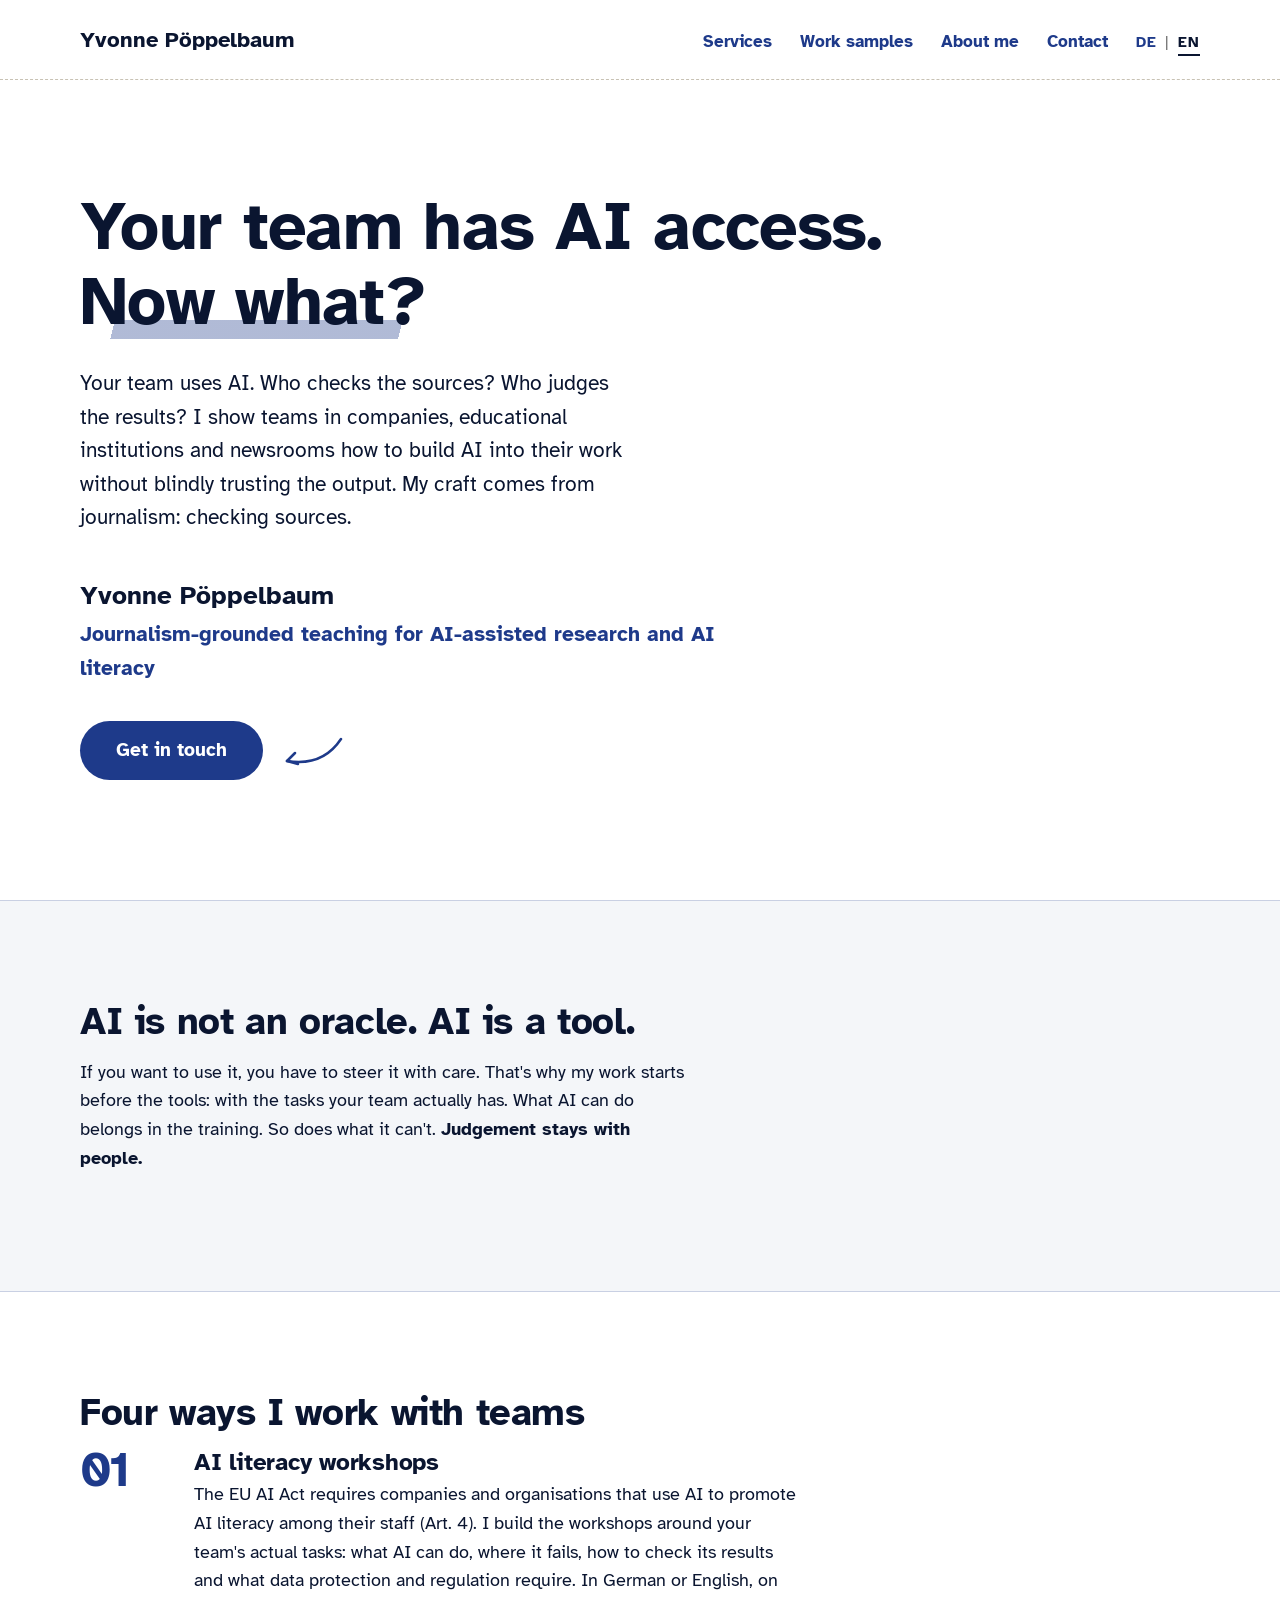
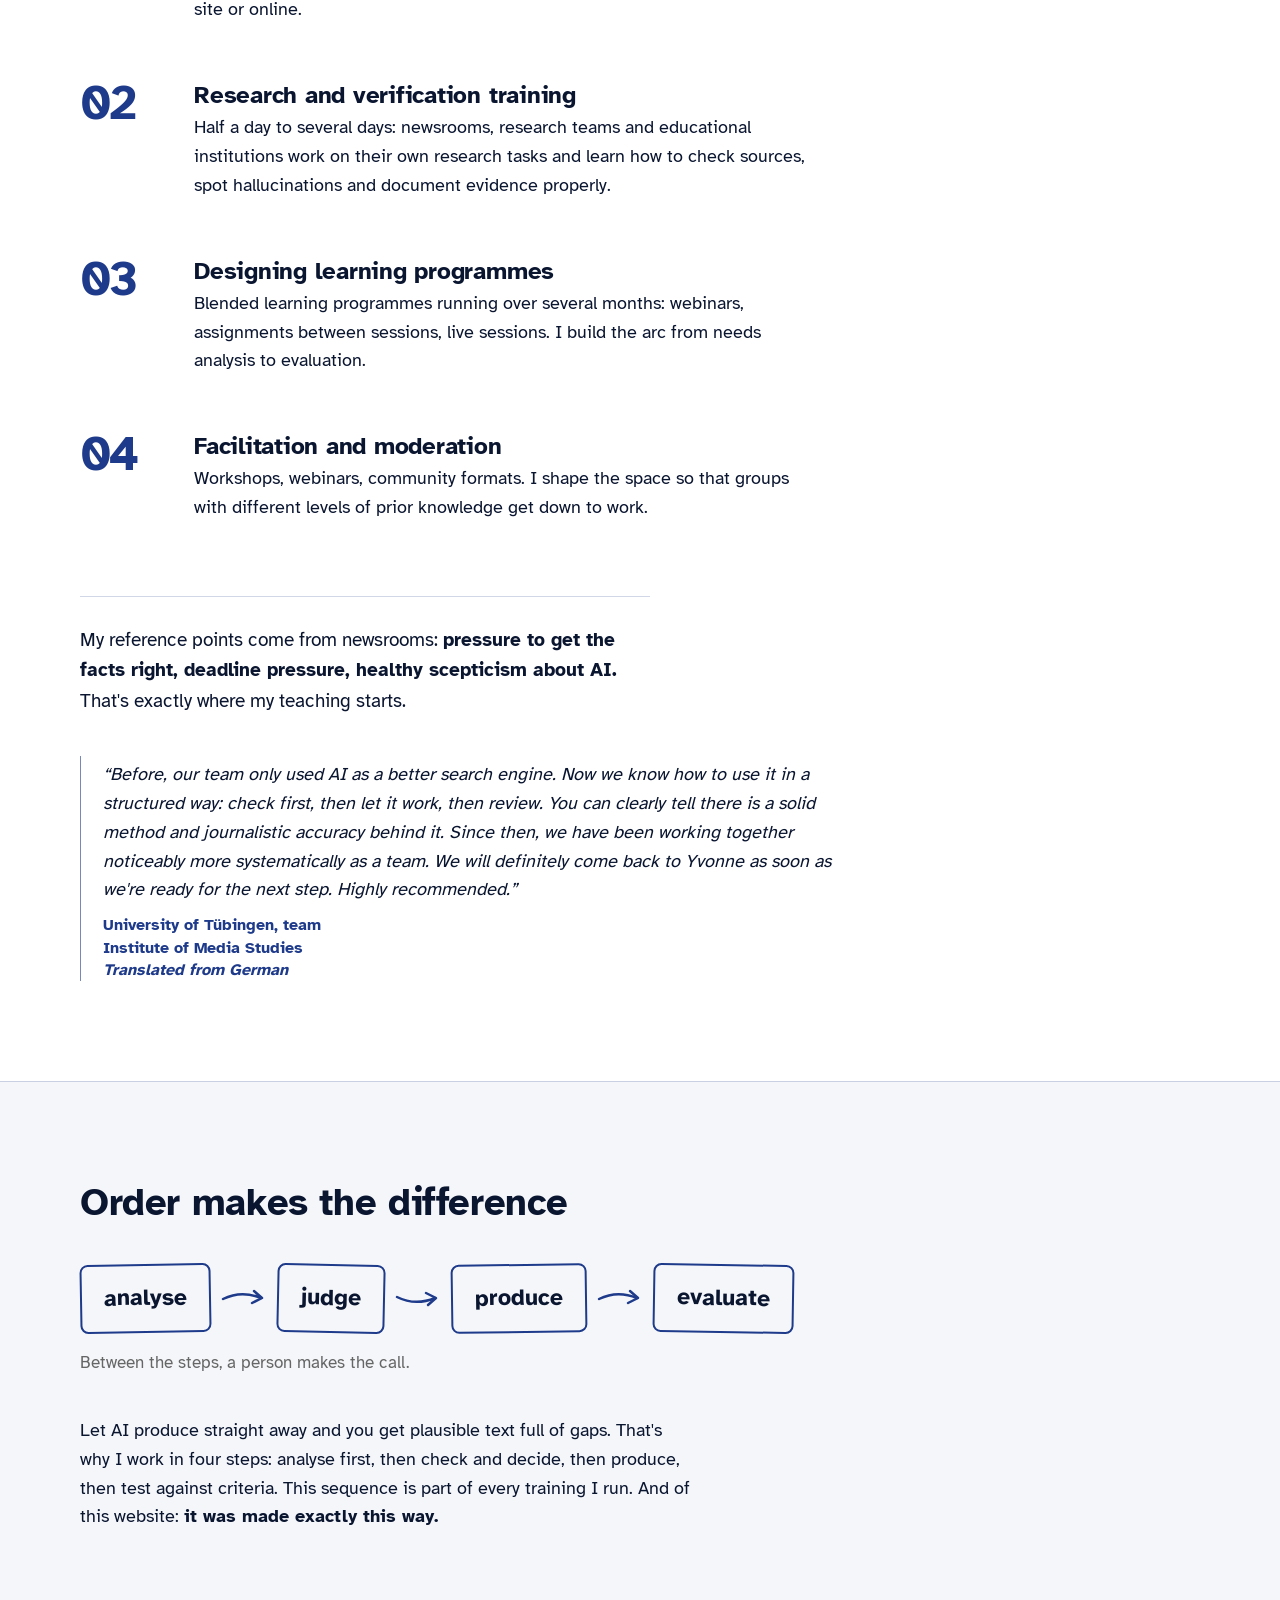
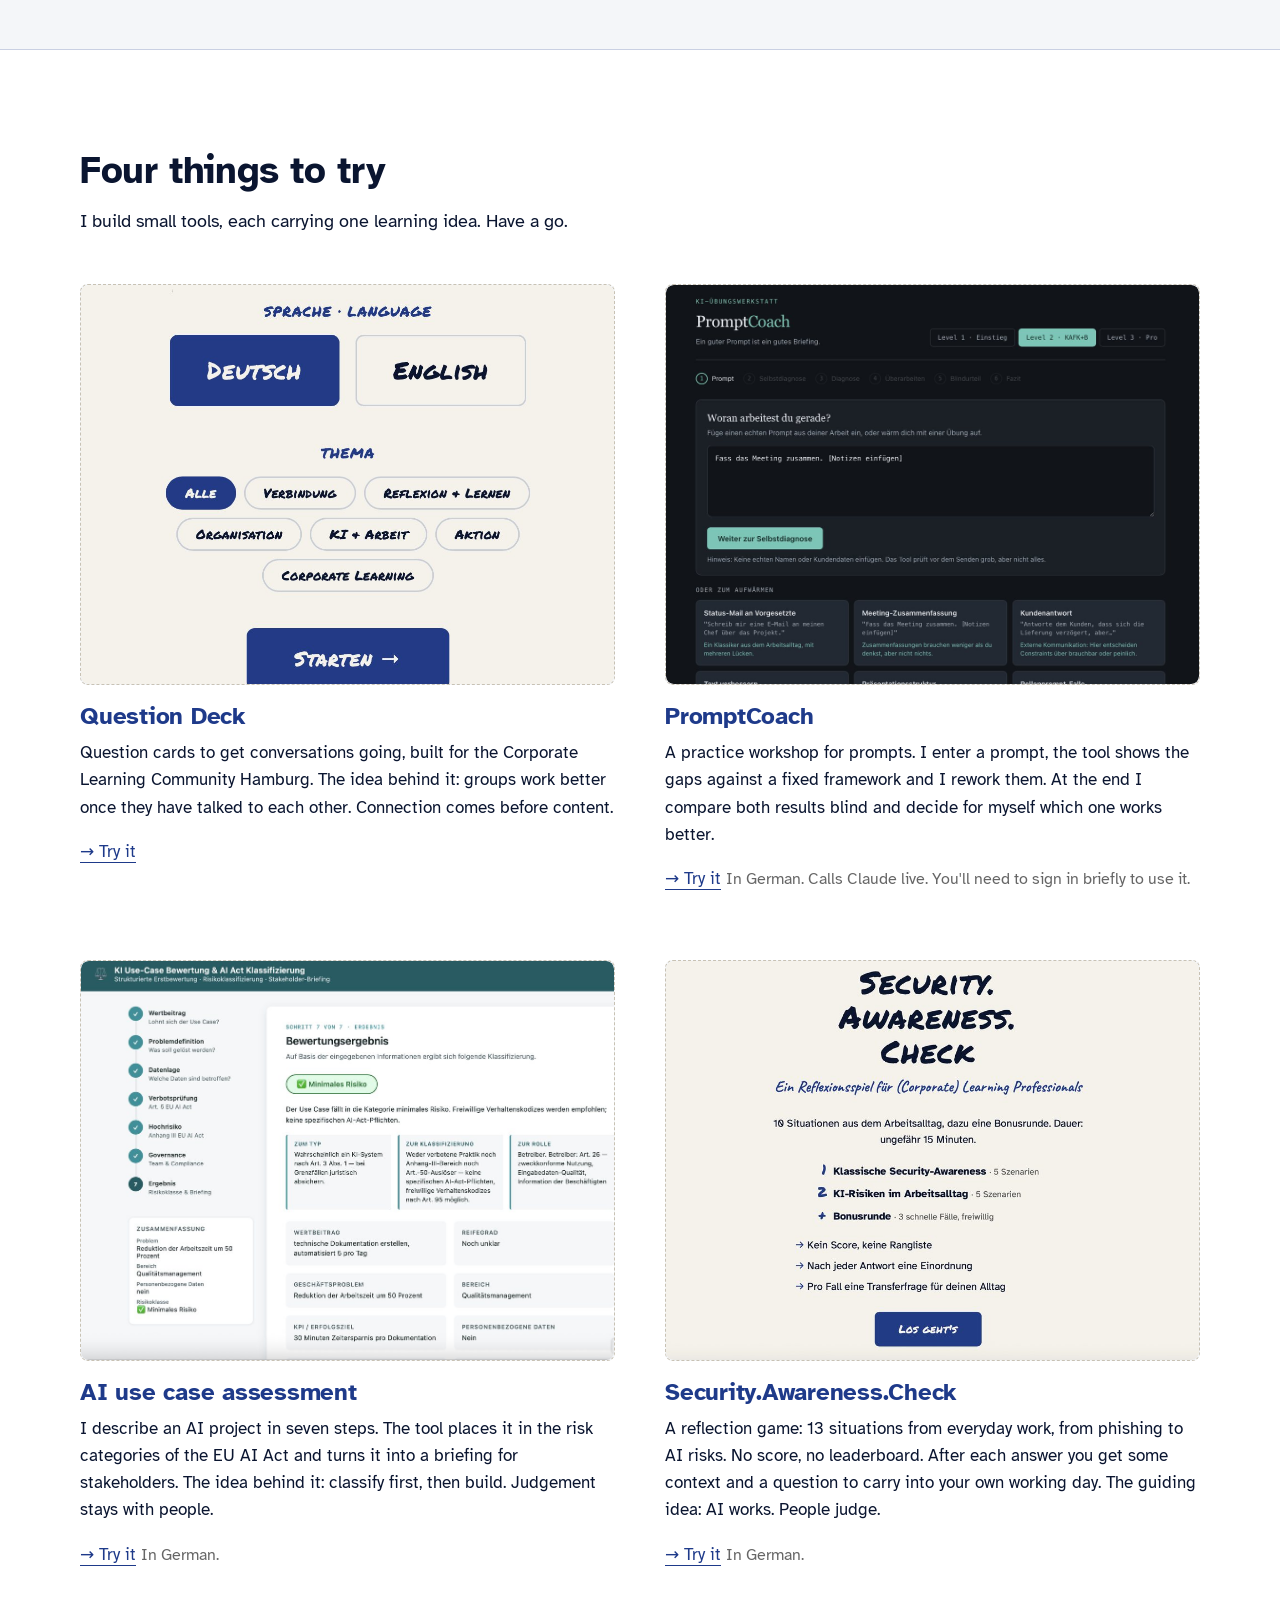
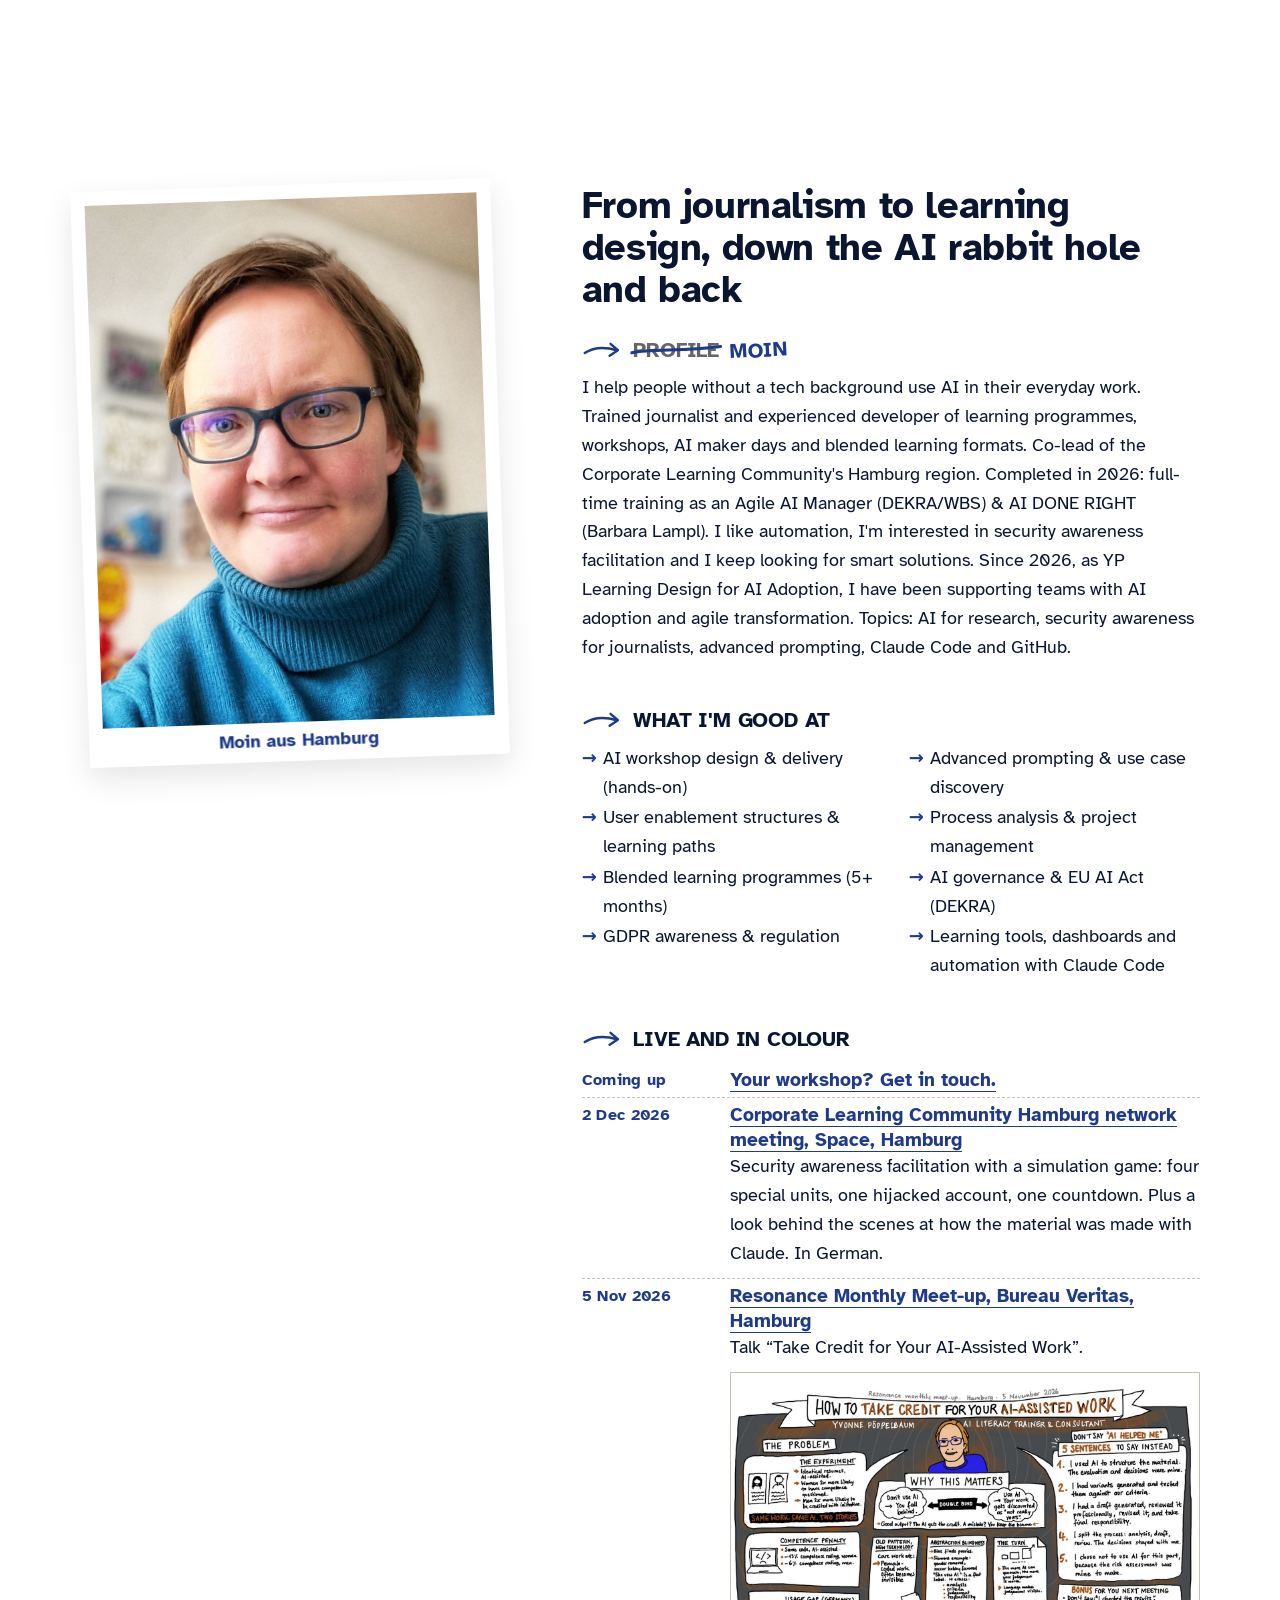
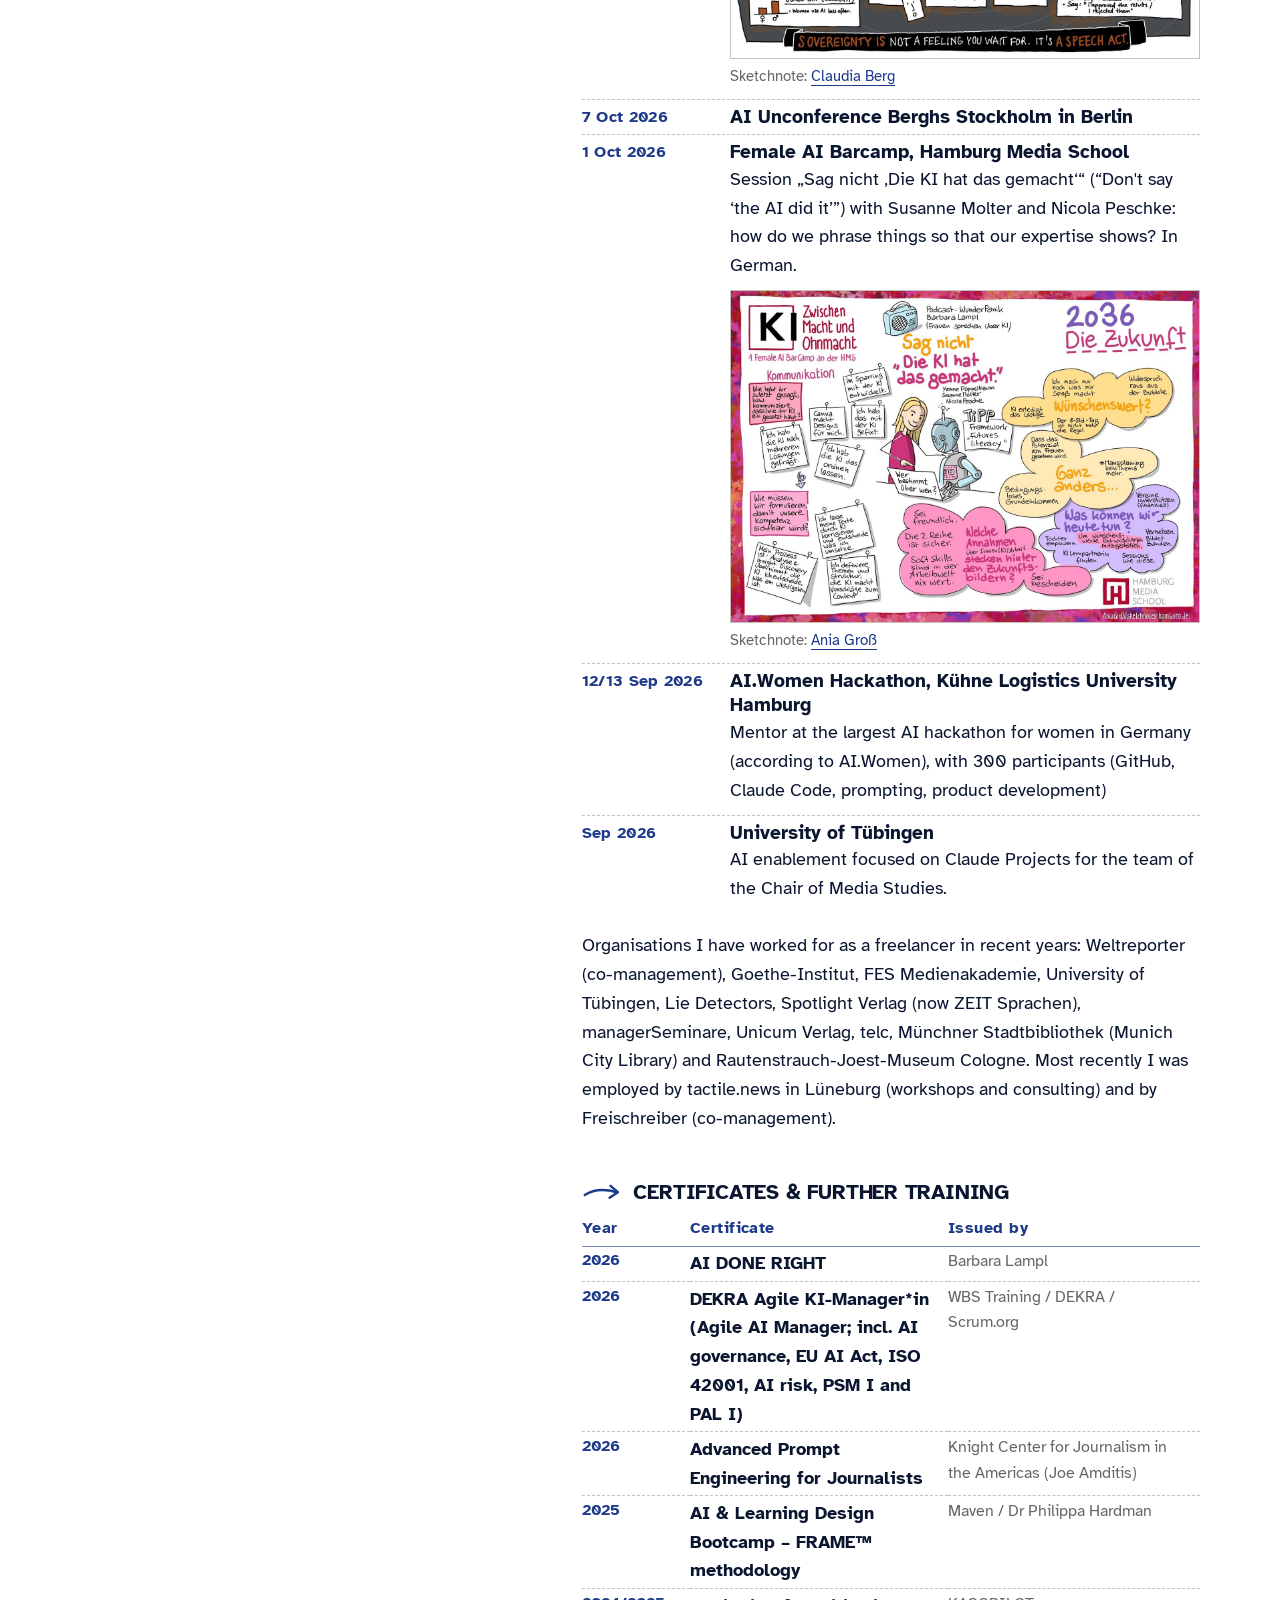
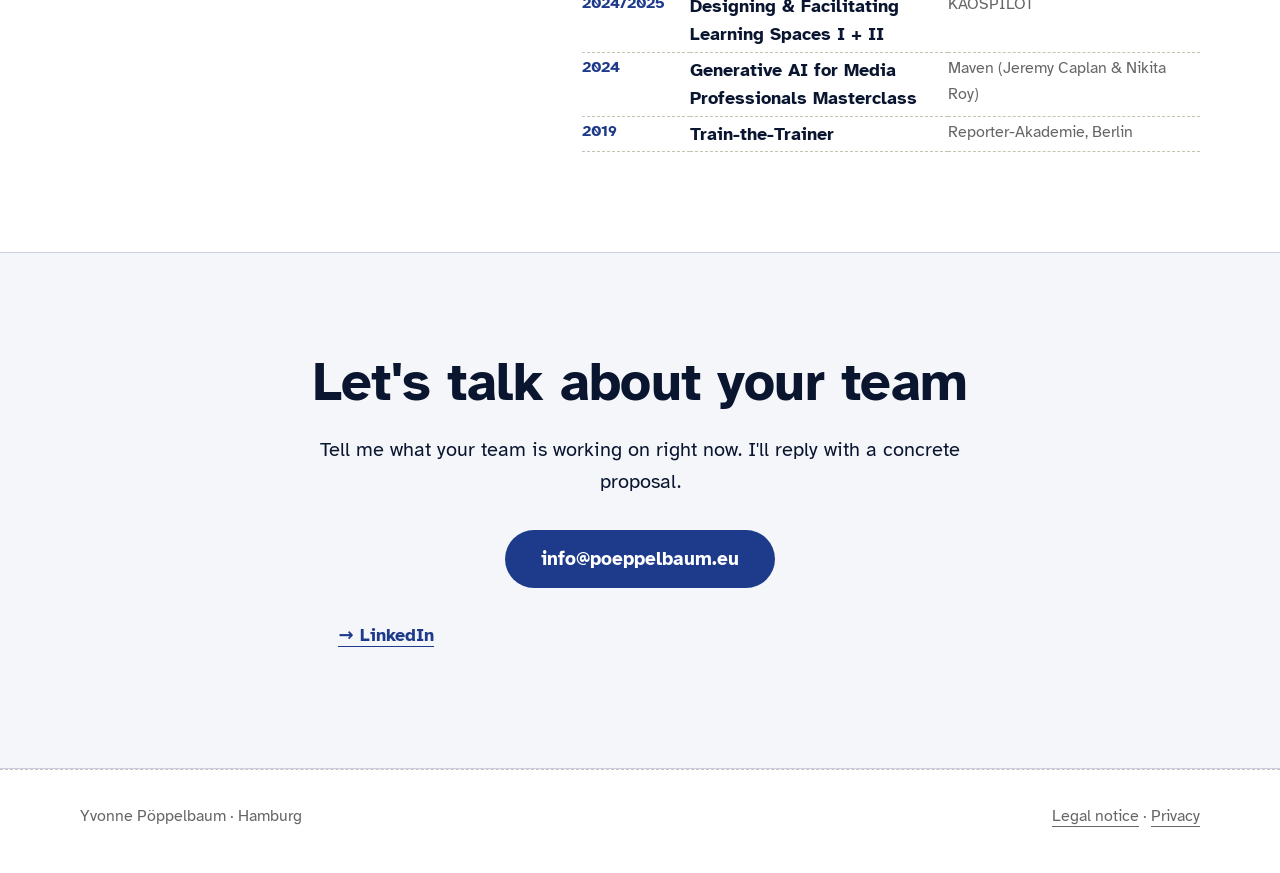
==== en/index.html @ ee13761c "Website-Stand 2026-11-14" ====
<!doctype html>
<html lang="en">
<head>
  <meta charset="utf-8">
  <meta name="viewport" content="width=device-width, initial-scale=1">
  <title>Yvonne Pöppelbaum – Learning Design for AI Adoption</title>
  <meta name="description" content="I show teams in companies, educational institutions and newsrooms how to build AI into their work without losing accuracy or control over their sources. AI literacy workshops and research training. Hamburg, remote and on site.">
  <link rel="canonical" href="https://poeppelbaum.eu/en/">
  <link rel="alternate" hreflang="de" href="https://poeppelbaum.eu/">
  <link rel="alternate" hreflang="en" href="https://poeppelbaum.eu/en/">
  <link rel="alternate" hreflang="x-default" href="https://poeppelbaum.eu/">
  <link rel="icon" href="../img/favicon.ico">
  <meta property="og:title" content="Yvonne Pöppelbaum – Learning Design for AI Adoption">
  <meta property="og:description" content="I show teams in companies, educational institutions and newsrooms how to build AI into their work without losing accuracy or control over their sources. AI literacy workshops and research training. Hamburg, remote and on site.">
  <meta property="og:url" content="https://poeppelbaum.eu/en/">
  <meta property="og:type" content="website">
  <meta property="og:locale" content="en_GB">
  <meta property="og:locale:alternate" content="de_DE">
  <meta property="og:image" content="https://poeppelbaum.eu/img/og-en.jpg">
  <meta property="og:image:width" content="1200">
  <meta property="og:image:height" content="630">
  <meta property="og:image:alt" content="Yvonne Pöppelbaum: Your team has AI access. Now what? Journalism-grounded teaching for AI-assisted research and AI literacy">
  <meta name="twitter:card" content="summary_large_image">
  <link rel="stylesheet" href="../style.css">
</head>
<body>
  <a class="skip-link" href="#main">Skip to content</a>

  <header class="site-header">
    <div class="container">
      <a class="site-name" href="#top">Yvonne Pöppelbaum</a>
      <div class="header-right">
        <nav class="site-nav" aria-label="Main navigation">
          <a href="#angebot">Services</a>
          <a href="#arbeitsproben">Work samples</a>
          <a href="#person">About me</a>
          <a href="#kontakt">Contact</a>
        </nav>
        <nav class="lang-switch" aria-label="Language"><a href="../index.html" lang="de" hreflang="de" aria-label="Deutsch">DE</a><span class="sep" aria-hidden="true">|</span><span aria-current="true">EN</span></nav>
      </div>
    </div>
  </header>

  <svg width="0" height="0" style="position:absolute" aria-hidden="true" focusable="false"><symbol id="arr" viewBox="0 0 44 24"><path d="M3 15 C 12 9, 24 8, 38 12" fill="none" stroke="#1e3a8a" stroke-width="2.6" stroke-linecap="round"></path><path d="M31 5 L 39 12 L 30 18" fill="none" stroke="#1e3a8a" stroke-width="2.6" stroke-linecap="round" stroke-linejoin="round"></path></symbol></svg>

  <main id="main">

    <!-- 1 · Hero -->
    <section class="hero" id="top">
      <div class="container">
        <h1>Your team has AI access. <span class="u-hand">Now&nbsp;what?</span></h1>
        <p class="intro">Your team uses AI. Who checks the sources? Who judges the results? I show teams in companies, educational institutions and newsrooms how to build AI into their work without blindly trusting the output. My craft comes from journalism: checking sources.</p>
        <div class="ident">
          <p class="name">Yvonne Pöppelbaum</p>
          <p class="tagline">Journalism-grounded teaching for AI-assisted research and AI literacy</p>
        </div>
        <div class="cta-row">
          <a class="btn" href="#kontakt">Get in touch</a>
          <svg class="hand-arrow" width="64" height="40" viewBox="0 0 64 40" fill="none" aria-hidden="true">
            <path d="M60 8 C48 26, 30 34, 6 30" stroke="#1e3a8a" stroke-width="2.5" stroke-linecap="round" fill="none"/>
            <path d="M14 22 L6 30 L17 33" stroke="#1e3a8a" stroke-width="2.5" stroke-linecap="round" stroke-linejoin="round" fill="none"/>
          </svg>
        </div>
      </div>
    </section>

    <!-- 2 · Haltung -->
    <section class="section section--alt" id="haltung">
      <div class="container">
        <h2>AI is not an oracle. AI is a tool.</h2>
        <p>If you want to use it, you have to steer it with care. That's why my work starts before the tools: with the tasks your team actually has. What AI can do belongs in the training. So does what it can't. <strong>Judgement stays with people.</strong></p>
      </div>
    </section>

    <!-- 3 · Angebot -->
    <section class="section" id="angebot">
      <div class="container">
        <h2>Four ways I work with teams</h2>

        <div class="step">
          <div class="step__num" aria-hidden="true">01</div>
          <div>
            <h3>AI literacy workshops</h3>
            <p>The EU AI Act requires companies and organisations that use AI to promote AI literacy among their staff (Art. 4). I build the workshops around your team's actual tasks: what AI can do, where it fails, how to check its results and what data protection and regulation require. In German or English, on site or online.</p>
          </div>
        </div>

        <div class="step">
          <div class="step__num" aria-hidden="true">02</div>
          <div>
            <h3>Research and verification training</h3>
            <p>Half a day to several days: newsrooms, research teams and educational institutions work on their own research tasks and learn how to check sources, spot hallucinations and document evidence properly.</p>
          </div>
        </div>

        <div class="step">
          <div class="step__num" aria-hidden="true">03</div>
          <div>
            <h3>Designing learning programmes</h3>
            <p>Blended learning programmes running over several months: webinars, assignments between sessions, live sessions. I build the arc from needs analysis to evaluation.</p>
          </div>
        </div>

        <div class="step">
          <div class="step__num" aria-hidden="true">04</div>
          <div>
            <h3>Facilitation and moderation</h3>
            <p>Workshops, webinars, community formats. I shape the space so that groups with different levels of prior knowledge get down to work.</p>
          </div>
        </div>

        <p class="bridge">My reference points come from newsrooms: <strong>pressure to get the facts right, deadline pressure, healthy scepticism about AI.</strong> That's exactly where my teaching starts.</p>

        <blockquote class="ref">“Before, our team only used AI as a better search engine. Now we know how to use it in a structured way: check first, then let it work, then review. You can clearly tell there is a solid method and journalistic accuracy behind it. Since then, we have been working together noticeably more systematically as a team. We will definitely come back to Yvonne as soon as we're ready for the next step. Highly recommended.”<footer>University of Tübingen, team<br>Institute of Media Studies<br><em>Translated from German</em></footer></blockquote>
      </div>
    </section>

    <!-- 4 · Arbeitsweise -->
    <section class="section section--alt" id="arbeitsweise">
      <div class="container">
        <h2>Order makes the difference</h2>

        <div class="sequence" role="img" aria-label="Four steps: analyse, judge, produce, evaluate. Between the steps, a person makes the call.">
          <div class="sequence__step">analyse</div>
          <svg class="sequence__arrow" width="46" height="26" viewBox="0 0 46 26" fill="none" aria-hidden="true">
            <path d="M2 14 C14 8, 28 8, 40 13" stroke="currentColor" stroke-width="2.5" stroke-linecap="round" fill="none"/>
            <path d="M33 6 L41 13 L31 18" stroke="currentColor" stroke-width="2.5" stroke-linecap="round" stroke-linejoin="round" fill="none"/>
          </svg>
          <div class="sequence__step">judge</div>
          <svg class="sequence__arrow" width="46" height="26" viewBox="0 0 46 26" fill="none" aria-hidden="true">
            <path d="M2 12 C14 18, 28 18, 40 13" stroke="currentColor" stroke-width="2.5" stroke-linecap="round" fill="none"/>
            <path d="M33 20 L41 13 L31 8" stroke="currentColor" stroke-width="2.5" stroke-linecap="round" stroke-linejoin="round" fill="none"/>
          </svg>
          <div class="sequence__step">produce</div>
          <svg class="sequence__arrow" width="46" height="26" viewBox="0 0 46 26" fill="none" aria-hidden="true">
            <path d="M2 14 C14 8, 28 8, 40 13" stroke="currentColor" stroke-width="2.5" stroke-linecap="round" fill="none"/>
            <path d="M33 6 L41 13 L31 18" stroke="currentColor" stroke-width="2.5" stroke-linecap="round" stroke-linejoin="round" fill="none"/>
          </svg>
          <div class="sequence__step">evaluate</div>
        </div>
        <p class="judge-note">Between the steps, a person makes the call.</p>

        <p>Let AI produce straight away and you get plausible text full of gaps. That's why I work in four steps: analyse first, then check and decide, then produce, then test against criteria. This sequence is part of every training I run. And of this website: <strong>it was made exactly this way.</strong></p>
      </div>
    </section>

    <!-- 5 · Arbeitsproben -->
    <section class="section" id="arbeitsproben">
      <div class="container">
        <h2>Four things to try</h2>
        <p>I build small tools, each carrying one learning idea. Have a go.</p>

        <div class="work-grid">
          <article class="work-card">
            <div class="shot"><img src="../img/question-deck.jpg" alt="Start screen of Question Deck: language choice Deutsch/English, below it topic filters such as Verbindung, Reflexion &amp; Lernen, KI &amp; Arbeit and Corporate Learning, the start button at the bottom" width="1062" height="1280" loading="lazy"></div>
            <h3>Question Deck</h3>
            <p>Question cards to get conversations going, built for the Corporate Learning Community Hamburg. The idea behind it: groups work better once they have talked to each other. Connection comes before content.</p>
            <p><a href="https://poeppi.github.io/clc-question-deck/" target="_blank" rel="noopener">→ Try it</a></p>
          </article>

          <article class="work-card">
            <div class="shot"><img src="../img/promptcoach.jpg" alt="Start screen of PromptCoach: an input field for a prompt, below it six warm-up practice prompts, at the top the six steps prompt, self-diagnosis, diagnosis, revision, blind judgement, conclusion" width="1200" height="1043" loading="lazy"></div>
            <h3>PromptCoach</h3>
            <p>A practice workshop for prompts. I enter a prompt, the tool shows the gaps against a fixed framework and I rework them. At the end I compare both results blind and decide for myself which one works better.</p>
            <p><a href="https://claude.ai/public/artifacts/858def9d-9fda-4240-a055-7a0ab636edca" target="_blank" rel="noopener">→ Try it</a> <span class="open-note">In German. Calls Claude live. You'll need to sign in briefly to use it.</span></p>
          </article>

          <article class="work-card">
            <div class="shot"><img src="../img/usecase-bewertung.jpg" alt="Results view of the AI use case assessment: on the left seven completed steps from value contribution to result, on the right the risk category ‘minimal risk’ with notes on system type, classification and deployer role" width="1200" height="839" loading="lazy"></div>
            <h3>AI use case assessment</h3>
            <p>I describe an AI project in seven steps. The tool places it in the risk categories of the EU AI Act and turns it into a briefing for stakeholders. The idea behind it: classify first, then build. Judgement stays with people.</p>
            <p><a href="https://poeppi.github.io/ki-usecase-bewertung/" target="_blank" rel="noopener">→ Try it</a> <span class="open-note">In German.</span></p>
          </article>

          <article class="work-card">
            <div class="shot"><img src="../img/security-check.jpg" alt="Start screen of the Security.Awareness.Check: a reflection game with two modules, classic security awareness and AI risks at work, five scenarios each, plus a bonus round, the ‘Let’s go’ button at the bottom" width="1200" height="721" loading="lazy"></div>
            <h3>Security.Awareness.Check</h3>
            <p>A reflection game: 13 situations from everyday work, from phishing to AI risks. No score, no leaderboard. After each answer you get some context and a question to carry into your own working day. The guiding idea: AI works. People judge.</p>
            <p><a href="https://poeppi.github.io/Security-Awareness-Check/" target="_blank" rel="noopener">→ Try it</a> <span class="open-note">In German.</span></p>
          </article>

        </div>
      </div>
    </section>

    <!-- 6 · Person -->
    <section class="section" id="person">
      <div class="container person">
        <figure class="portrait"><img src="../img/portrait.jpg" alt="Portrait of Yvonne Pöppelbaum: short brown hair, dark glasses, petrol-coloured polo neck jumper" width="720" height="960"><figcaption lang="de">Moin aus Hamburg</figcaption></figure>
        <div>
          <h2>From journalism to learning design, down the AI rabbit hole and back</h2>
          <div class="cv">
          <h3><svg aria-hidden="true" focusable="false"><use href="#arr"></use></svg><span class="strike">PROFILE<svg viewBox="0 0 100 20" preserveAspectRatio="none" aria-hidden="true" focusable="false"><path d="M2 13 C 25 8, 55 12, 98 6" fill="none" stroke="#1e3a8a" stroke-width="3" stroke-linecap="round" vector-effect="non-scaling-stroke"></path></svg></span><span class="moin" lang="de">MOIN</span></h3>
          <p>I help people without a tech background use AI in their everyday work. Trained journalist and experienced developer of learning programmes, workshops, AI maker days and blended learning formats. Co-lead of the Corporate Learning Community's Hamburg region. Completed in 2026: full-time training as an Agile AI Manager (DEKRA/WBS) &amp; AI DONE RIGHT (Barbara Lampl). I like automation, I'm interested in security awareness facilitation and I keep looking for smart solutions. Since 2026, as YP Learning Design for AI Adoption, I have been supporting teams with AI adoption and agile transformation. Topics: AI for research, security awareness for journalists, advanced prompting, Claude Code and GitHub.</p>

          <h3><svg aria-hidden="true" focusable="false"><use href="#arr"></use></svg>WHAT I'M GOOD AT</h3>
          <ul class="arrows cols">
            <li>AI workshop design &amp; delivery (hands-on)</li>
            <li>User enablement structures &amp; learning paths</li>
            <li>Blended learning programmes (5+ months)</li>
            <li>GDPR awareness &amp; regulation</li>
            <li>Advanced prompting &amp; use case discovery</li>
            <li>Process analysis &amp; project management</li>
            <li>AI governance &amp; EU AI Act (DEKRA)</li>
            <li>Learning tools, dashboards and automation with Claude Code</li>
          </ul>

          <h3><svg aria-hidden="true" focusable="false"><use href="#arr"></use></svg>LIVE AND IN COLOUR</h3>
          <div class="row"><div class="when">Coming up</div><div><div class="role"><a href="mailto:&#105;&#110;&#102;&#111;&#64;&#112;&#111;&#101;&#112;&#112;&#101;&#108;&#98;&#97;&#117;&#109;&#46;&#101;&#117;">Your workshop? Get in touch.</a></div></div></div>
          <div class="row"><div class="when">2 Dec 2026</div><div><div class="role"><a href="https://colearn.de/event/security-awareness-facilitation-mit-planspiel-in-hamburg/" target="_blank" rel="noopener">Corporate Learning Community Hamburg network meeting, Space, Hamburg</a></div><p>Security awareness facilitation with a simulation game: four special units, one hijacked account, one countdown. Plus a look behind the scenes at how the material was made with Claude. In German.</p></div></div>
          <div class="row"><div class="when">5 Nov 2026</div><div><div class="role"><a href="https://luma.com/4hdvdpq0" target="_blank" rel="noopener">Resonance Monthly Meet-up, Bureau Veritas, Hamburg</a></div><p>Talk “Take Credit for Your AI-Assisted Work”.</p><figure class="sketchnote"><img src="../img/sketchnote-resonance.jpg" alt="Sketchnote of the talk “How to take credit for your AI-assisted work”: on the left the problem (an experiment with identical CVs, competence penalty, usage gap), in the middle the double bind, on the right five sentences to say instead of “AI helped me”, at the bottom the closing line “Sovereignty is not a feeling you wait for. It’s a speech act.”" width="1400" height="852" loading="lazy"><figcaption>Sketchnote: <a href="https://www.linkedin.com/in/claudia-berg-missing-media-solutions/" target="_blank" rel="noopener">Claudia Berg</a></figcaption></figure></div></div>
          <div class="row"><div class="when">7 Oct 2026</div><div><div class="role">AI Unconference Berghs Stockholm in Berlin</div></div></div>
          <div class="row"><div class="when">1 Oct 2026</div><div><div class="role">Female AI Barcamp, Hamburg Media School</div><p>Session <span lang="de">„Sag nicht ‚Die KI hat das gemacht‘“</span> (“Don't say ‘the AI did it’”) with Susanne Molter and Nicola Peschke: how do we phrase things so that our expertise shows? In German.</p><figure class="sketchnote"><img src="../img/sketchnote-barcamp.jpg" alt="Sketchnote of the session “Don't say ‘the AI did it’” at the first Female AI Barcamp at Hamburg Media School: on the left, sentences for naming your own use of AI, such as “I define topics and structure, the AI suggests content”; in the middle, a woman and a robot at a laptop with the question “Who decides over whom?”; on the right, clouds about the future in 2036 with the questions “Desirable?”, “Which assumptions about women, AI and work lie behind our images of the future?” and “What can we do today?”" width="1400" height="990" loading="lazy"><figcaption>Sketchnote: <a href="https://sketchnotes-hamburg.de/graphic-recording-sketchnotes-visuelle-protokolle-2/" target="_blank" rel="noopener">Ania Groß</a></figcaption></figure></div></div>
          <div class="row"><div class="when">12/13 Sep 2026</div><div><div class="role">AI.Women Hackathon, Kühne Logistics University Hamburg</div><p>Mentor at the largest AI hackathon for women in Germany (according to AI.Women), with 300 participants (GitHub, Claude Code, prompting, product development)</p></div></div>
          <div class="row"><div class="when">Sep 2026</div><div><div class="role">University of Tübingen</div><p>AI enablement focused on Claude Projects for the team of the Chair of Media Studies.</p></div></div>
          <p class="orgs">Organisations I have worked for as a freelancer in recent years: Weltreporter (co-management), Goethe-Institut, FES Medienakademie, University of Tübingen, Lie Detectors, Spotlight Verlag (now ZEIT Sprachen), managerSeminare, Unicum Verlag, telc, <span lang="de">Münchner Stadtbibliothek</span> (Munich City Library) and Rautenstrauch-Joest-Museum Cologne. Most recently I was employed by tactile.news in Lüneburg (workshops and consulting) and by Freischreiber (co-management).</p>

          <h3><svg aria-hidden="true" focusable="false"><use href="#arr"></use></svg>CERTIFICATES &amp; FURTHER TRAINING</h3>
          <table class="certs">
            <thead><tr><th>Year</th><th>Certificate</th><th>Issued by</th></tr></thead>
            <tbody>
              <tr><td>2026</td><td>AI DONE RIGHT</td><td>Barbara Lampl</td></tr>
              <tr><td>2026</td><td><span lang="de">DEKRA Agile KI-Manager*in</span> (Agile AI Manager; incl. AI governance, EU AI Act, ISO 42001, AI risk, PSM I and PAL I)</td><td>WBS Training / DEKRA / Scrum.org</td></tr>
              <tr><td>2026</td><td>Advanced Prompt Engineering for Journalists</td><td>Knight Center for Journalism in the Americas (Joe Amditis)</td></tr>
              <tr><td>2025</td><td>AI &amp; Learning Design Bootcamp – FRAME™ methodology</td><td>Maven / Dr Philippa Hardman</td></tr>
              <tr><td>2024/2025</td><td>Designing &amp; Facilitating Learning Spaces I + II</td><td>KAOSPILOT</td></tr>
              <tr><td>2024</td><td>Generative AI for Media Professionals Masterclass</td><td>Maven (Jeremy Caplan &amp; Nikita Roy)</td></tr>
              <tr><td>2019</td><td>Train-the-Trainer</td><td>Reporter-Akademie, Berlin</td></tr>
            </tbody>
          </table>
          </div>
        </div>
      </div>
    </section>

    <!-- 7 · Kontakt -->
    <section class="section section--alt contact" id="kontakt">
      <div class="container">
        <h2>Let's talk about your team</h2>
        <p class="sub">Tell me what your team is working on right now. I'll reply with a concrete proposal.</p>
        <a class="btn" href="mailto:&#105;&#110;&#102;&#111;&#64;&#112;&#111;&#101;&#112;&#112;&#101;&#108;&#98;&#97;&#117;&#109;&#46;&#101;&#117;">&#105;&#110;&#102;&#111;&#64;&#112;&#111;&#101;&#112;&#112;&#101;&#108;&#98;&#97;&#117;&#109;&#46;&#101;&#117;</a>
        <p class="channels">
          <a href="https://www.linkedin.com/in/yvonnepoeppelbaum" rel="me noopener" target="_blank">→ LinkedIn</a>
        </p>
      </div>
    </section>

  </main>

  <a class="to-top" href="#top" aria-label="Back to top">↑</a>

  <footer class="site-footer">
    <div class="container">
      <span>Yvonne Pöppelbaum · Hamburg</span>
      <span>
        <a href="impressum.html">Legal notice</a> ·
        <a href="datenschutz.html">Privacy</a>
      </span>
    </div>
  </footer>
</body>
</html>
---- style.css ----
/* ============================================================
   Yvonne Pöppelbaum – Website
   Design-System: design-system-yvonne.md
   Schrift selbst gehostet (DSGVO): Atkinson Hyperlegible (OFL),
   Lizenz in /fonts/. Seit 14.11.2026 nur noch diese eine Schrift
   (Variante 2, weißer Grund); Permanent Marker und Caveat liegen im
   Archiv außerhalb der Website. Gezeichnete Elemente bleiben.
   ============================================================ */

/* Kein preload: der bricht lokal (file://) alle Schriften. */
@font-face {
  font-family: 'Atkinson Hyperlegible';
  src: url('fonts/atkinson-hyperlegible-400.woff2') format('woff2');
  font-weight: 400;
  font-display: swap;
}
@font-face {
  font-family: 'Atkinson Hyperlegible';
  src: url('fonts/atkinson-hyperlegible-700.woff2') format('woff2');
  font-weight: 700;
  font-display: swap;
}

:root {
  --ink: #0a1530;
  --accent: #1e3a8a;
  --paper: #ffffff;
  --paper-light: #f4f6f9;   /* abgesetzte Abschnitte: kühles, sehr helles Grau */
  --rule: rgba(30, 58, 138, 0.2);
  --muted: #666;
  --body: 'Atkinson Hyperlegible', system-ui, sans-serif;
  --display: var(--body);   /* Überschriften: dieselbe Schrift, fett */
}

* { box-sizing: border-box; }

html { scroll-behavior: smooth; }
@media (prefers-reduced-motion: reduce) {
  html { scroll-behavior: auto; }
}

body {
  margin: 0;
  background: var(--paper);
  color: var(--ink);
  font-family: var(--body);
  font-size: 18px;
  line-height: 1.6;
}

/* ---------- Typografie ---------- */

h1, h2, h3 {
  font-family: var(--display);
  font-weight: 700;
  letter-spacing: -0.01em;
  line-height: 1.1;
  margin: 0 0 0.4em;
}
h1 { font-size: clamp(38px, 5.6vw, 68px); }
h2 { font-size: clamp(28px, 3.4vw, 38px); }
h3 { font-size: clamp(21px, 2.1vw, 24px); color: var(--accent); }

p { margin: 0 0 1em; max-width: 34em; }

a {
  color: var(--accent);
  text-decoration: none;
  border-bottom: 1.5px solid currentColor;
}
a:hover { border-bottom-width: 2.5px; }

:focus-visible {
  outline: 3px solid var(--accent);
  outline-offset: 3px;
  border-radius: 2px;
}

strong { font-weight: 700; }

.tagline {
  font-size: 21px;
  font-weight: 700;
  color: var(--accent);
  margin: 0;
}

/* Handgezogene Unterstreichung */
.u-hand {
  background: linear-gradient(104deg,
    transparent 0.5em,
    rgba(30, 58, 138, 0.35) 0.5em,
    rgba(30, 58, 138, 0.35) calc(100% - 0.4em),
    transparent calc(100% - 0.4em));
  background-size: 100% 0.28em;
  background-position: 0 92%;
  background-repeat: no-repeat;
}

/* ---------- Layout ---------- */

.container {
  max-width: 1280px;
  margin: 0 auto;
  padding: 0 80px;
}

.section { padding: 100px 0; }
.section--alt {
  background: var(--paper-light);
  border-top: 1.5px solid var(--rule);
  border-bottom: 1.5px solid var(--rule);
}

.skip-link {
  position: absolute;
  left: -9999px;
  background: var(--accent);
  color: var(--paper);
  padding: 10px 18px;
  border: none;
  z-index: 10;
}
.skip-link:focus { left: 16px; top: 16px; }

/* ---------- Header ---------- */

/* Kopf bleibt beim Scrollen stehen (nur Desktop, siehe Mobile-Block unten) */
.site-header {
  padding: 22px 0;
  border-bottom: 1px dashed #c8c2b4;
  position: sticky;
  top: 0;
  z-index: 5;
  background: var(--paper);
}
html { scroll-padding-top: 48px; }   /* Sprungziele nicht unter dem Kopf verstecken */
.site-header .container {
  display: flex;
  flex-wrap: wrap;
  align-items: baseline;
  justify-content: space-between;
  gap: 12px 28px;
}
.site-name {
  font-family: var(--display);
  font-weight: 700;
  font-size: 22px;
  color: var(--ink);
  border-bottom: none;
}
.site-nav { display: flex; flex-wrap: wrap; gap: 6px 28px; }
.site-nav a {
  font-weight: 700;
  font-size: 17px;
  border-bottom: none;
}
.site-nav a:hover,
.site-nav a:focus-visible { border-bottom: 2.5px solid var(--accent); }

/* Sprachumschalter DE | EN: aktive Sprache unterstrichen, kein Link */
.header-right { display: flex; flex-wrap: wrap; align-items: baseline; gap: 6px 28px; }
.lang-switch {
  display: flex;
  align-items: baseline;
  gap: 8px;
  font-family: var(--body);
  font-weight: 700;
  font-size: 15px;
  letter-spacing: 0.06em;
}
.lang-switch a { border-bottom: none; }
.lang-switch a:hover,
.lang-switch a:focus-visible { border-bottom: 2px solid var(--accent); }
.lang-switch [aria-current] { color: var(--ink); border-bottom: 2px solid var(--ink); }
.lang-switch .sep { color: var(--muted); font-weight: 400; }

/* ---------- Hero ---------- */

.hero { padding: 110px 0 120px; }
.hero h1 { max-width: 12em; }
.hero .intro { font-size: 21px; max-width: 26em; margin-top: 0.6em; }
.hero .ident { margin-top: 2.2em; }
.hero .ident .name {
  font-family: var(--display);
  font-weight: 700;
  font-size: 26px;
  margin: 0 0 2px;
}
.hero .cta-row {
  margin-top: 2em;
  display: flex;
  align-items: center;
  gap: 18px;
}

.btn {
  display: inline-block;
  font-family: var(--display);
  font-weight: 700;
  font-size: 19px;
  color: var(--paper);
  background: var(--accent);
  border: none;
  border-radius: 999px;
  padding: 14px 36px;
  cursor: pointer;
}
.btn:hover { background: var(--ink); }

.hand-arrow { flex: 0 0 auto; }

/* ---------- Pfeil-Listen ---------- */

.arrow-list {
  list-style: none;
  padding: 0;
  margin: 0 0 1em;
}
.arrow-list li { margin-bottom: 0.35em; }
.arrow-list li::before {
  content: "\2192  ";
  color: var(--accent);
  font-weight: 600;
}

/* ---------- Nummerierte Schritte (Angebot) ---------- */

.step {
  display: grid;
  grid-template-columns: 90px 1fr;
  gap: 24px;
  align-items: start;
  margin-bottom: 40px;
}
.step__num {
  font-family: var(--display);
  font-weight: 700;
  font-size: 48px;
  color: var(--accent);
  line-height: 0.9;
  letter-spacing: -0.04em;
}
.step h3 { color: var(--ink); margin-bottom: 0.2em; }

.bridge {
  margin-top: 56px;
  padding-top: 28px;
  border-top: 1.5px solid var(--rule);
  font-size: 19px;
  max-width: 30em;
}

/* ---------- Arbeitsweise: Sequenz ---------- */

.sequence {
  display: flex;
  align-items: center;
  gap: 10px;
  flex-wrap: wrap;
  margin: 40px 0 44px;
}
.sequence__step {
  font-family: var(--display);
  font-weight: 700;
  font-size: clamp(18px, 1.9vw, 23px);
  padding: 14px 22px;
  border: 2px solid var(--accent);
  border-radius: 8px;
  transform: rotate(-1deg);
  background: var(--paper-light);
}
.sequence__step:nth-child(3) { transform: rotate(1.2deg); }
.sequence__step:nth-child(5) { transform: rotate(-0.8deg); }
.sequence__step:nth-child(7) { transform: rotate(0.9deg); }
.sequence__arrow { flex: 0 0 auto; color: var(--accent); }

.judge-note {
  font-size: 17px;
  color: var(--muted);
  margin-top: -28px;
  margin-bottom: 40px;
}

/* ---------- Arbeitsproben ---------- */

.work-grid {
  display: grid;
  grid-template-columns: repeat(2, minmax(0, 1fr));   /* minmax(0,…): Spalten dürfen schmaler werden als die Screenshots, sonst läuft die Seite seitlich über */
  gap: 50px;
  margin-top: 48px;
}
.work-card { display: flex; flex-direction: column; min-width: 0; }
.work-card .shot {
  aspect-ratio: 4 / 3;
  border: 1.5px dashed #c8c2b4;
  border-radius: 8px;
  display: flex;
  align-items: center;
  justify-content: center;
  color: var(--muted);
  font-size: 17px;
  margin-bottom: 18px;
  background: var(--paper-light);
  min-width: 0;
  overflow: hidden;
}
.work-card .shot img {
  width: 100%;
  height: 100%;
  min-width: 0;
  object-fit: cover;
  border-radius: 8px;
}
/* Selektor mit $=, weil die englische Seite ../img/ schreibt.
   PromptCoach-Screenshot (1200x1043) ist hochkantiger als die 4:3-Box:
   oben ausrichten, damit Titel und Schrittleiste sichtbar bleiben */
.work-card .shot img[src$="promptcoach.jpg"] { object-position: top; }
/* Use-Case-Screenshot (1200x839) ist breiter als die 4:3-Box:
   links ausrichten, damit die Schrittleiste sichtbar bleibt und das
   Papierkorb-Overlay am rechten Bildrand aus dem Ausschnitt fällt */
.work-card .shot img[src$="usecase-bewertung.jpg"] { object-position: left; }
.work-card p { font-size: 17px; }
.work-card .open-note { color: var(--muted); font-size: 16px; }

/* ---------- Person ---------- */

.person {
  display: grid;
  grid-template-columns: minmax(0, 1fr) minmax(0, 1.4fr);
  gap: 60px;
  align-items: start;
}
/* Porträt als Polaroid; wandert auf breiten Bildschirmen neben dem langen Text mit */
.person .portrait {
  margin: 0;
  max-width: 420px;
  position: sticky;
  top: 112px;   /* unter dem stehenden Kopf (ca. 80 px) */
  background: #fff;
  padding: 14px 14px 10px;
  border-radius: 2px;
  box-shadow: 0 12px 30px rgba(0, 0, 0, .10);
  transform: rotate(-2deg);
}
.person .portrait img {
  display: block;
  width: 100%;
  height: auto;          /* sonst setzt das height-Attribut die Höhe fest und aspect-ratio greift nicht */
  aspect-ratio: 3 / 4;
  object-fit: cover;
}
.person .portrait figcaption {
  font-weight: 700;
  font-size: 18px;
  line-height: 1.2;
  color: var(--accent);
  text-align: center;
  margin-top: 8px;
}

/* ---------- Lebenslauf-Bausteine (Person-Abschnitt und ueber-mich.html) ---------- */

.cv p { margin: 0 0 .3em; }
.cv :is(h2, h3) { font-size: 20.7px; line-height: 1.1; color: var(--ink); margin: 48px 0 12px; display: flex; align-items: center; gap: 11.3px; break-after: avoid; }
.cv > h3:first-child { margin-top: 28px; }
.cv :is(h2, h3) > svg { width: 40.5px; height: 22.5px; flex: none; }
.cv .arrows { list-style: none; padding: 0; margin: 0; }
.cv .arrows li { padding-left: 1.2em; text-indent: -1.2em; margin-bottom: .1em; }
.cv .arrows li::before { content: "→ "; color: var(--accent); font-weight: 700; }
.cv .cols { column-count: 2; column-gap: 36px; }
.cv .cols li { break-inside: avoid; }
.cv .row { display: grid; grid-template-columns: 126px minmax(0, 1fr); gap: 22.5px; padding: 5px 0; border-top: 1px dashed #c8c2b4; break-inside: avoid; }
.cv .row:first-of-type { border-top: 0; }
.cv .when { color: var(--accent); font-weight: 700; font-size: 16px; letter-spacing: .02em; line-height: 1.3; padding-top: 2px; }
.cv .role { font-weight: 700; font-size: 18.9px; line-height: 1.3; }
.cv .orgs { margin-top: 18px; }
.cv .sketchnote { margin: 10px 0 6px; }
.cv .sketchnote img { display: block; width: 100%; height: auto; border: 1px solid #c8c2b4; background: #fff; }
.cv .sketchnote figcaption { margin-top: 5px; font-size: 15px; color: var(--muted); }
.cv .certs { width: 100%; border-collapse: collapse; }
.cv .certs th { font-family: var(--display); font-weight: 700; font-size: 16px; letter-spacing: .03em; text-align: left; color: var(--accent); padding: 0 13.5px 4.5px 0; border-bottom: 1.5px solid rgba(30, 58, 138, 0.6); }
.cv .certs td { padding: 2.7px 13.5px 2.7px 0; border-bottom: 1px dashed #c8c2b4; vertical-align: top; }
.cv .certs td:first-child { white-space: nowrap; color: var(--accent); font-weight: 700; font-size: 16px; line-height: 1.4; width: 108px; }
.cv .certs td:nth-child(2) { font-weight: 700; }
.cv .certs td:nth-child(3) { color: var(--muted); font-size: 16.2px; width: 252px; }
.cv .strike { position: relative; color: var(--muted); }
.cv .strike svg { position: absolute; left: -4%; top: 12%; width: 108%; height: 80%; overflow: visible; }
.cv .moin { color: var(--accent); transform: rotate(-3deg); display: inline-block; }
.ref { margin: 0; padding: 4px 0 0 22px; border-left: 1.5px solid rgba(30, 58, 138, 0.6); font-style: italic; max-width: 760px; text-wrap: pretty; }
.bridge + .ref { margin-top: 40px; }   /* Referenz unter dem Angebot */
.ref footer { margin-top: 10px; font-style: normal; font-weight: 700; font-size: 16px; color: var(--accent); line-height: 1.4; }

/* ---------- Kontakt / CTA-Block ---------- */

.contact { text-align: center; }
.contact h2 { font-size: clamp(32px, 4.4vw, 54px); }
.contact .sub { margin: 0 auto 1.6em; font-size: 20px; }
.contact .channels {
  margin-top: 1.8em;
  font-size: 18px;
}
.contact .channels a { font-weight: 600; }

/* ---------- Footer ---------- */

.site-footer {
  border-top: 1px dashed #c8c2b4;
  padding: 34px 0 44px;
  color: var(--muted);
  font-size: 16px;
}
.site-footer .container {
  display: flex;
  flex-wrap: wrap;
  justify-content: space-between;
  gap: 10px 28px;
}
.site-footer a { color: var(--muted); }

/* Nach-oben-Link: nur auf dem Handy, wo der Kopf nicht stehen bleibt */
.to-top { display: none; }

/* ---------- Mobile ---------- */

@media (max-width: 760px) {
  .container { padding: 0 40px; }
  .section { padding: 72px 0; }
  .hero { padding: 70px 0 80px; }
  .step { grid-template-columns: 64px 1fr; gap: 16px; }
  .step__num { font-size: 40px; }
  .person { grid-template-columns: 1fr; gap: 36px; }
  .work-grid { grid-template-columns: 1fr; gap: 40px; }
  .person .portrait { max-width: 320px; position: static; }
  .sequence { flex-direction: column; align-items: flex-start; }
  .sequence__arrow { transform: rotate(90deg); margin-left: 34px; }
  .site-nav { gap: 6px 20px; }
  .site-header { position: static; }
  .to-top {
    display: flex; align-items: center; justify-content: center;
    position: fixed; right: 16px; bottom: 16px; z-index: 5;
    width: 48px; height: 48px; border-radius: 50%;
    background: var(--accent); color: var(--paper);
    font-size: 24px; font-weight: 700; border: none;
    box-shadow: 0 4px 12px rgba(0, 0, 0, .18);
  }
  .to-top:hover { background: var(--ink); }   /* auf dem Handy bricht der Kopf auf drei Zeilen um, stehend würde er zu viel Platz nehmen */
  html { scroll-padding-top: 0; }
  .cv .cols { column-count: 1; }
  .cv .row { grid-template-columns: 1fr; gap: 4px; }
  .cv .certs, .cv .certs tbody, .cv .certs tr, .cv .certs td { display: block; width: auto !important; }
  .cv .certs thead { display: none; }
  .cv .certs tr { padding: 6px 0; border-bottom: 1px dashed #c8c2b4; }
  .cv .certs td { border: 0; padding: 0; }
}
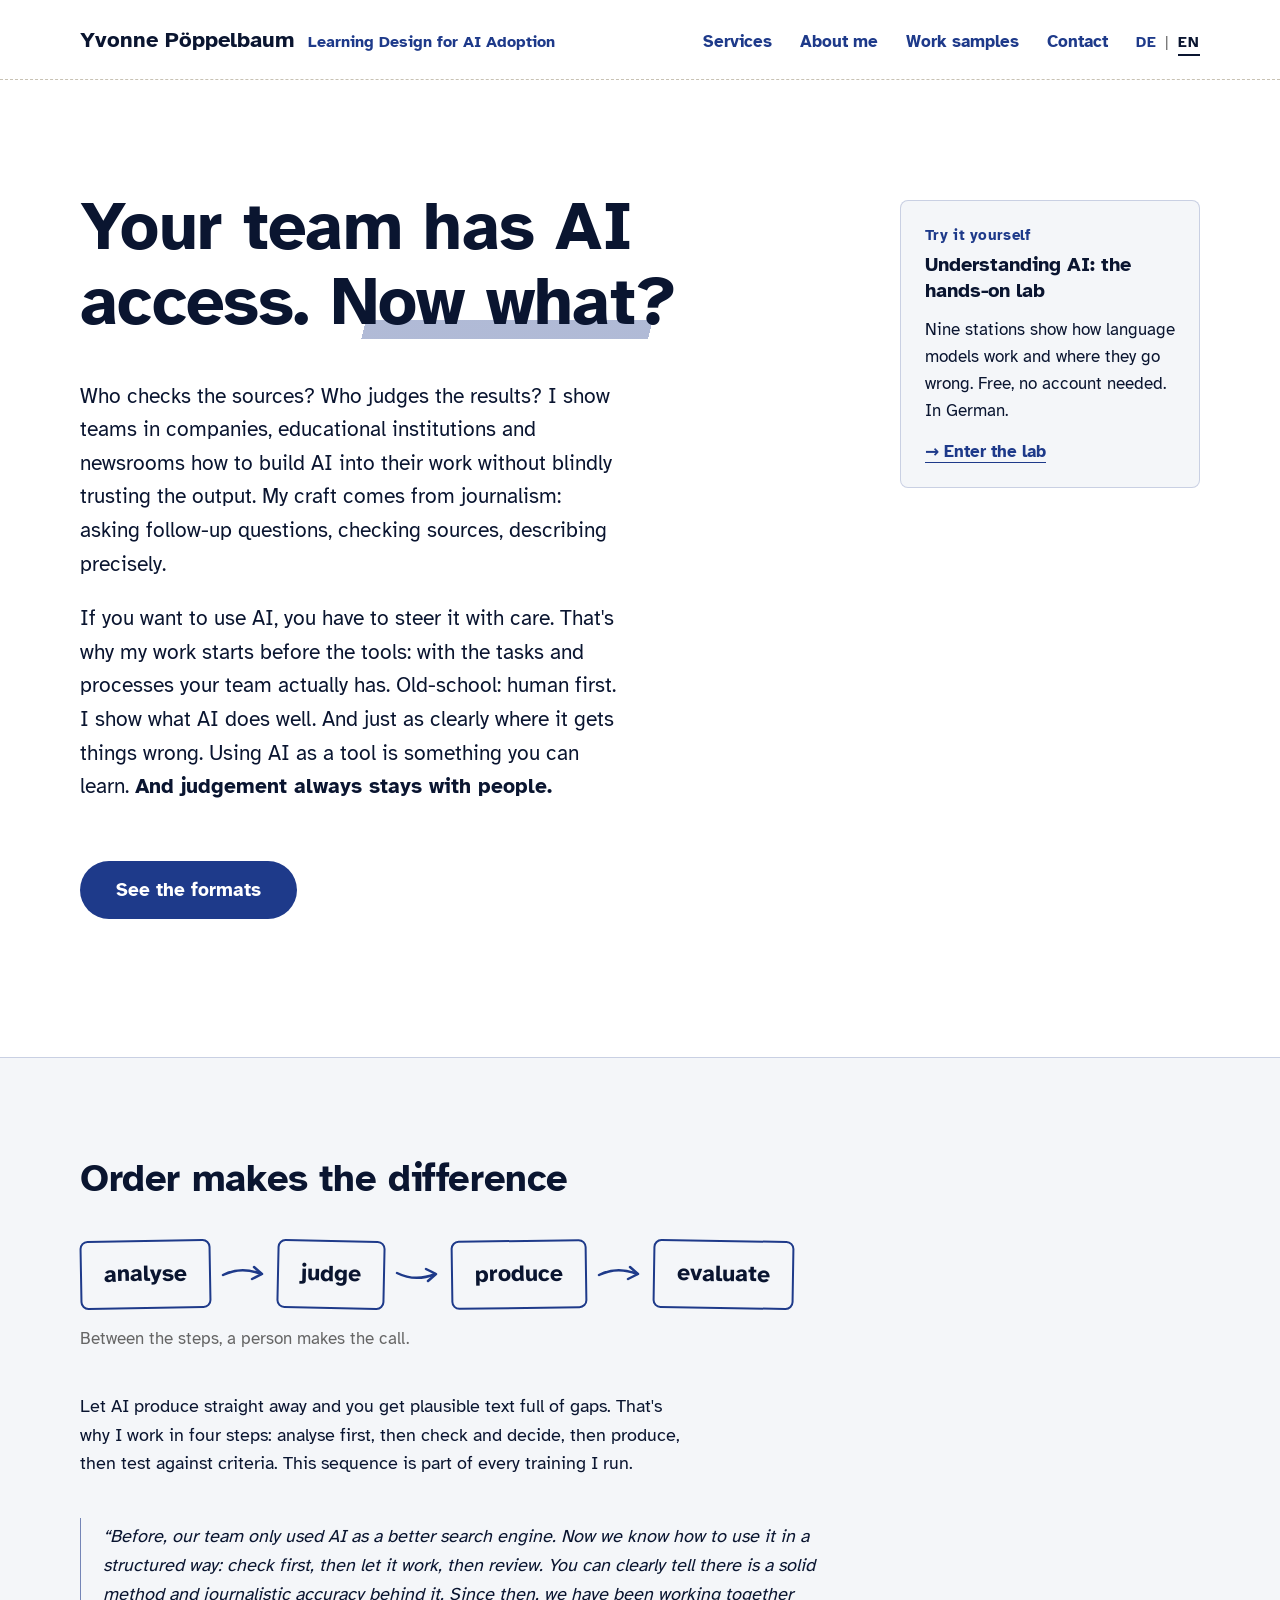
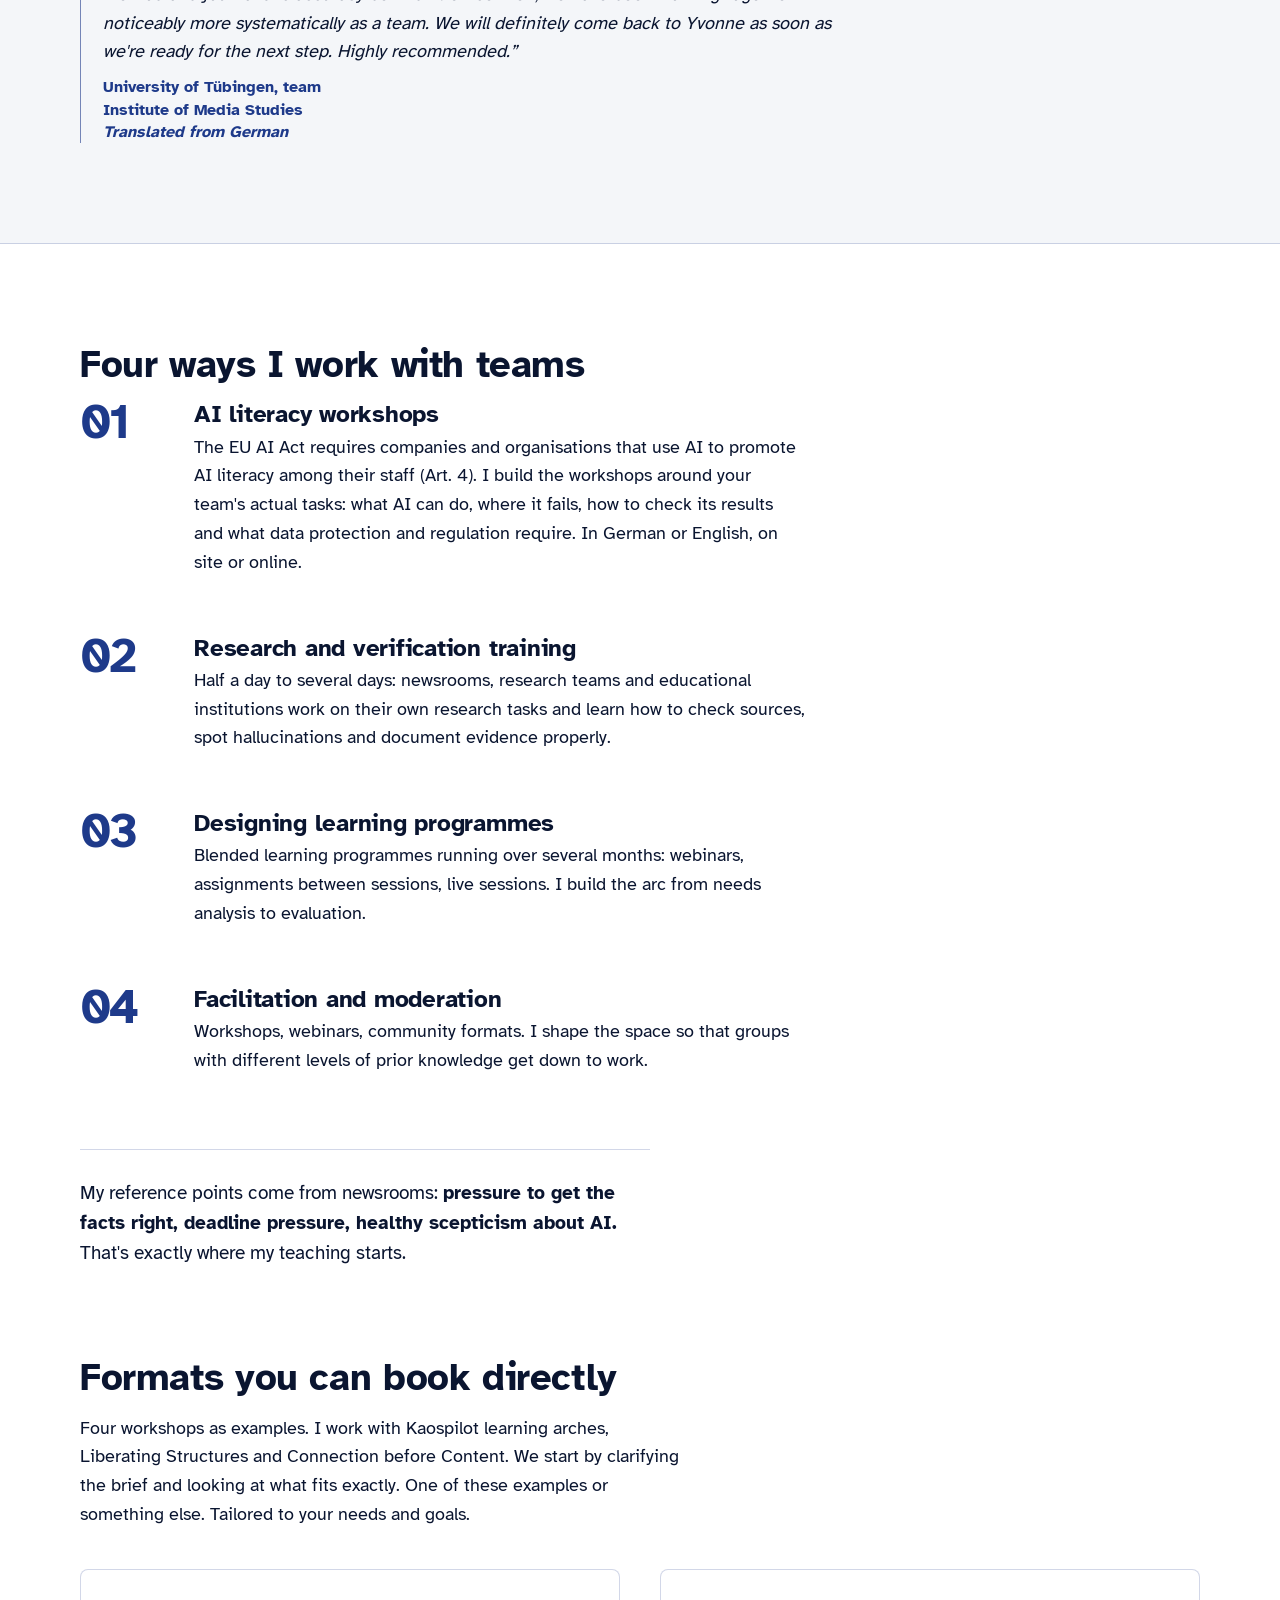
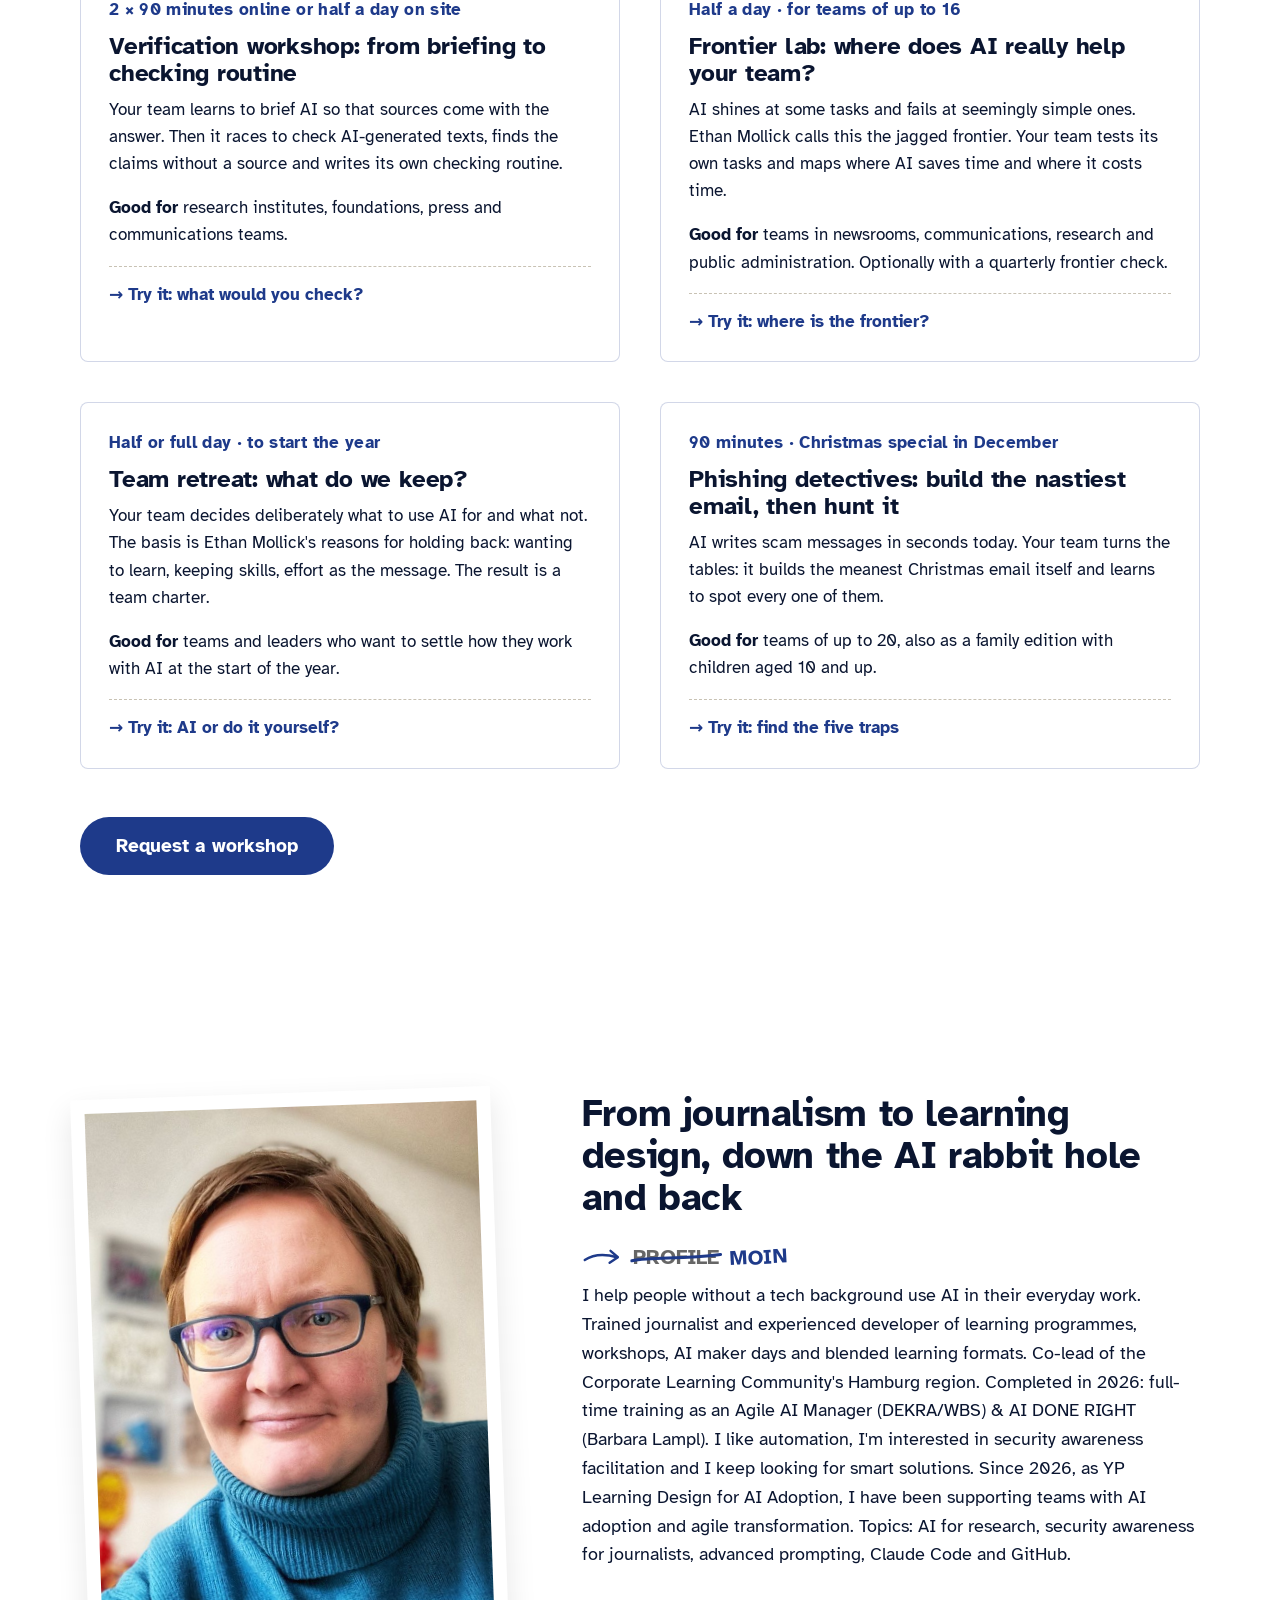
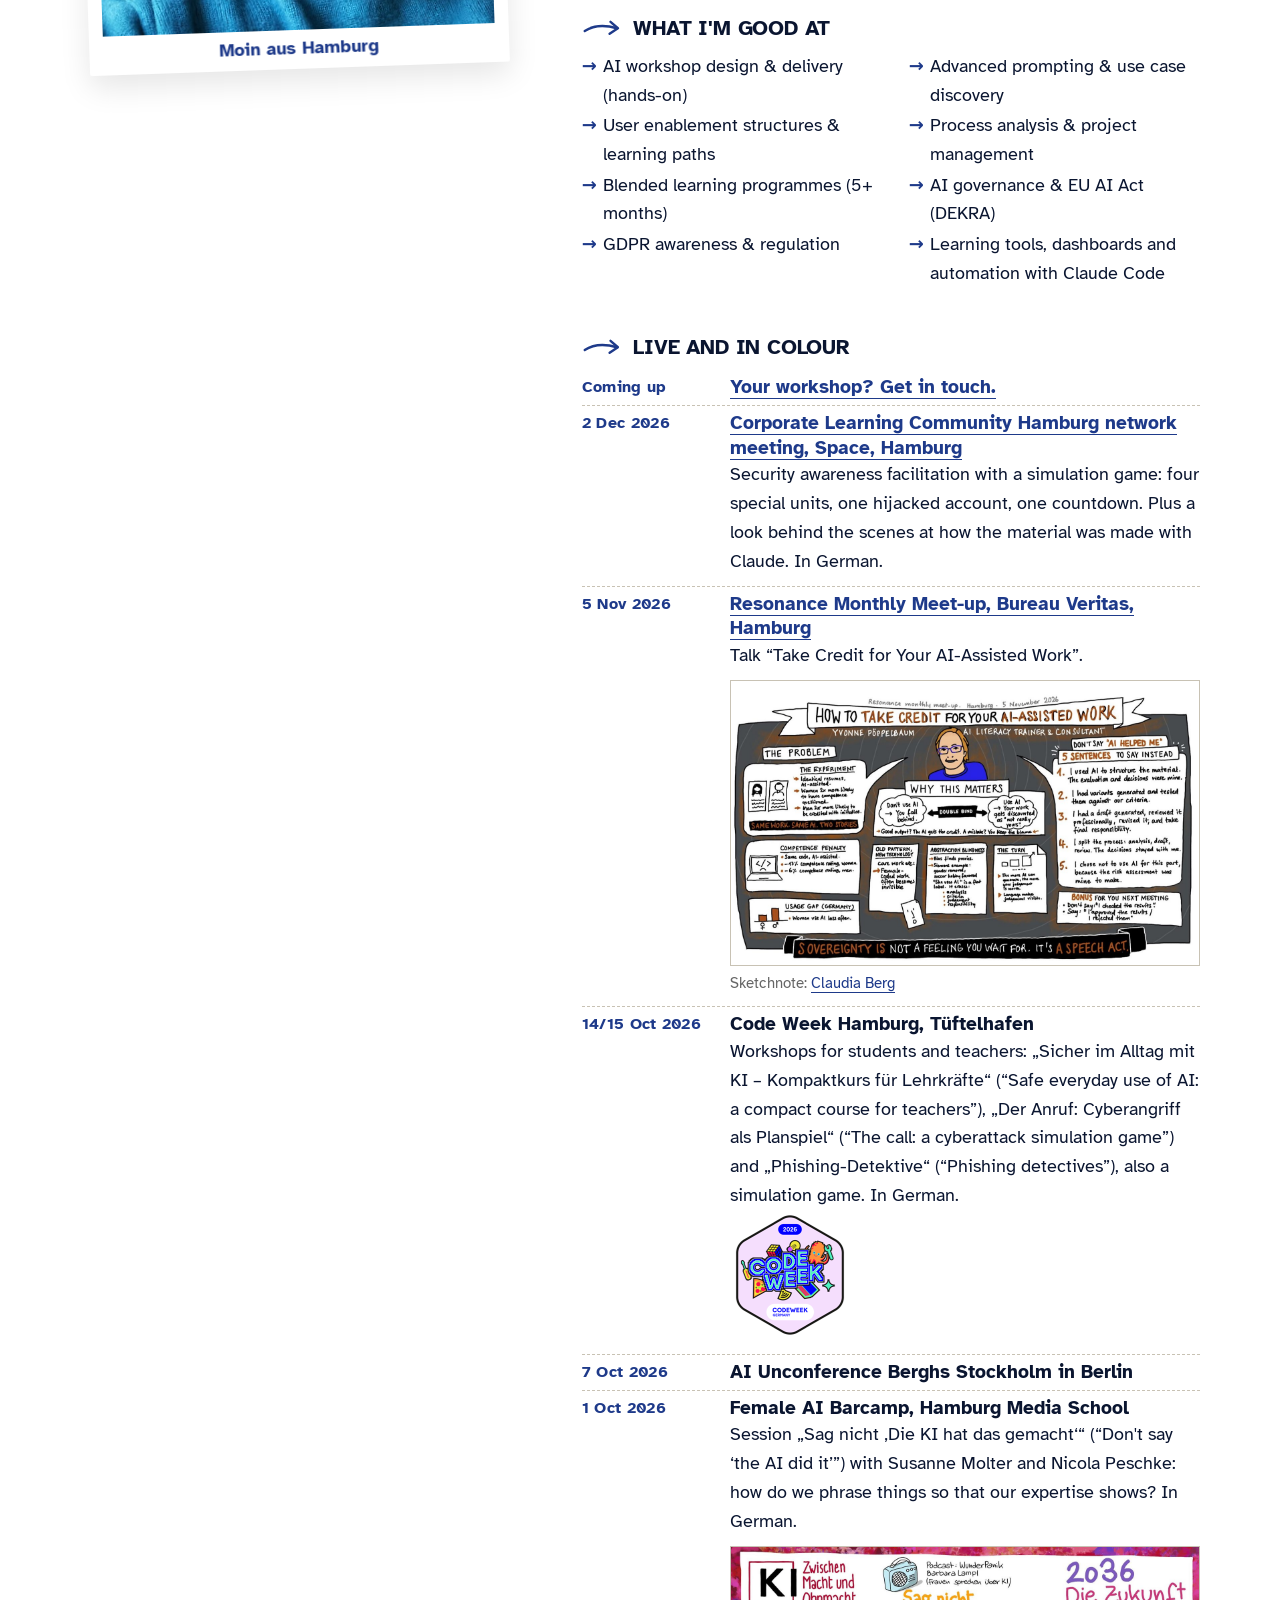
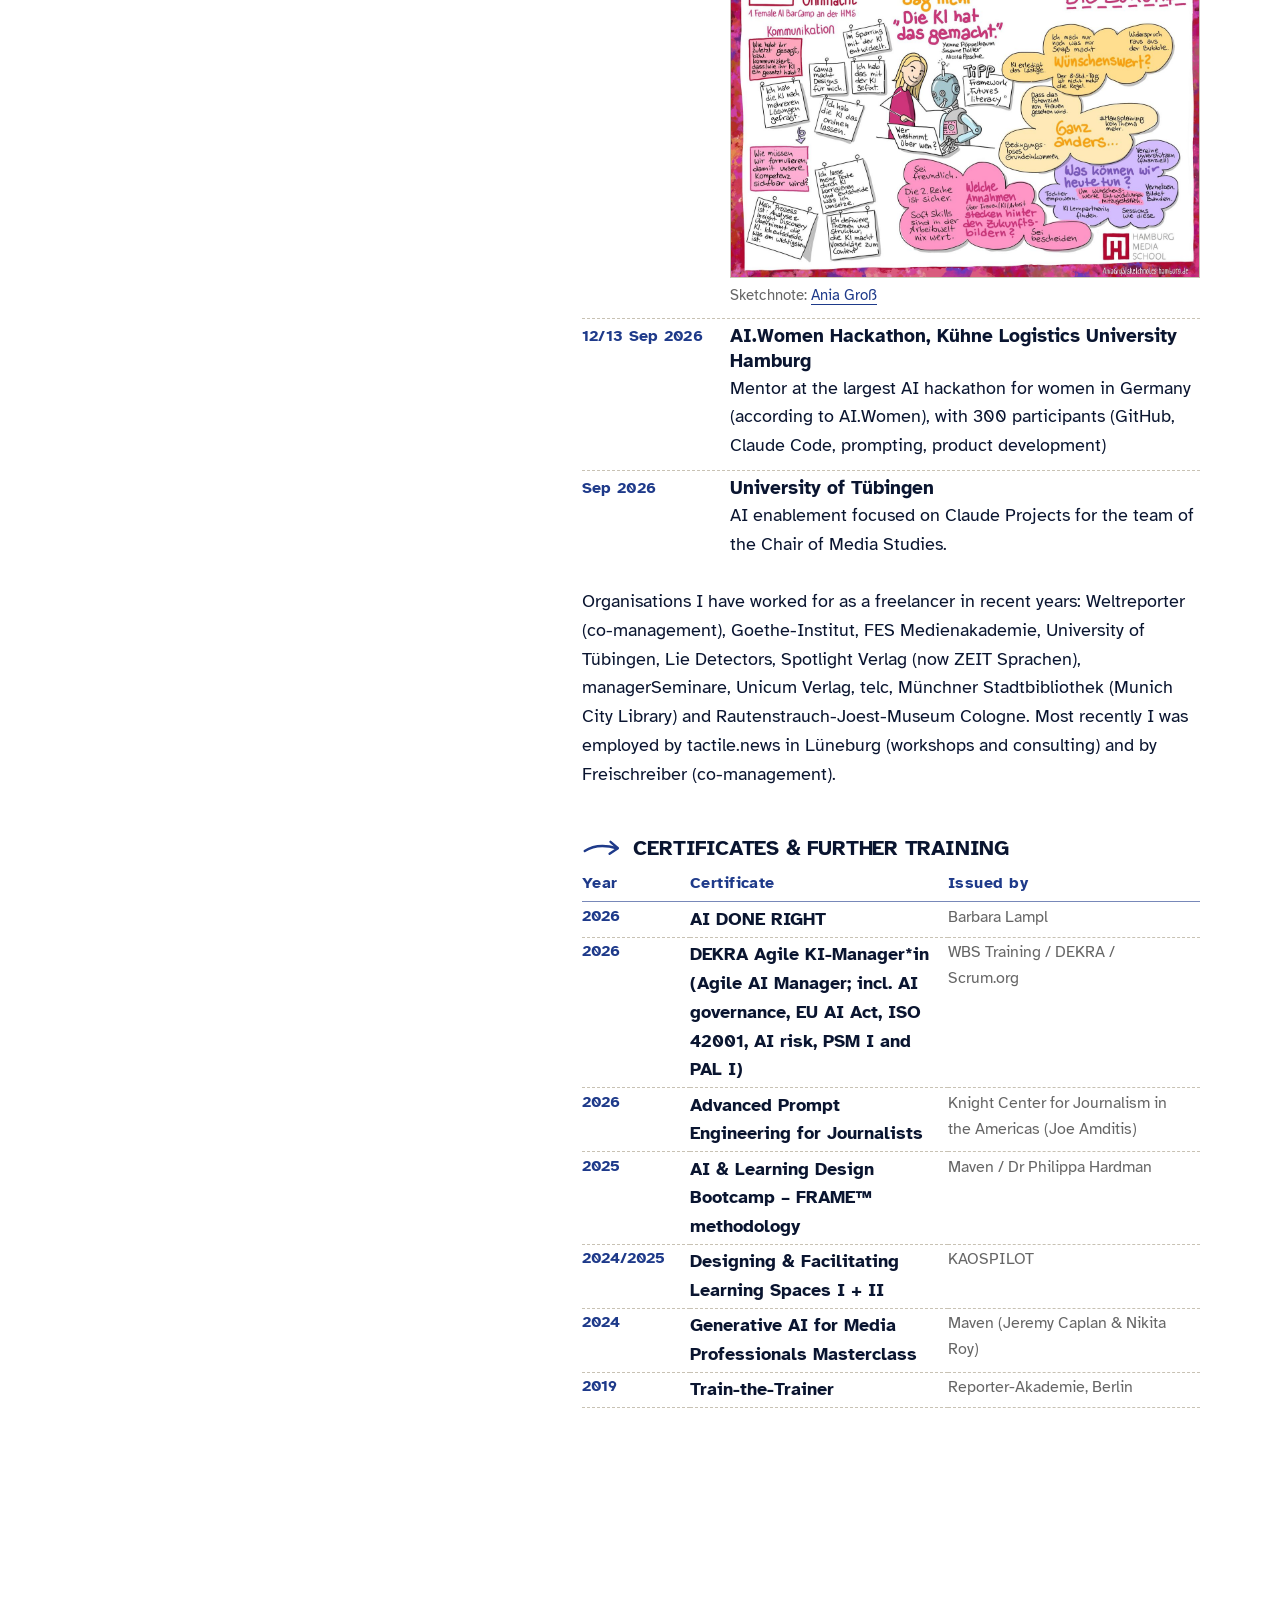
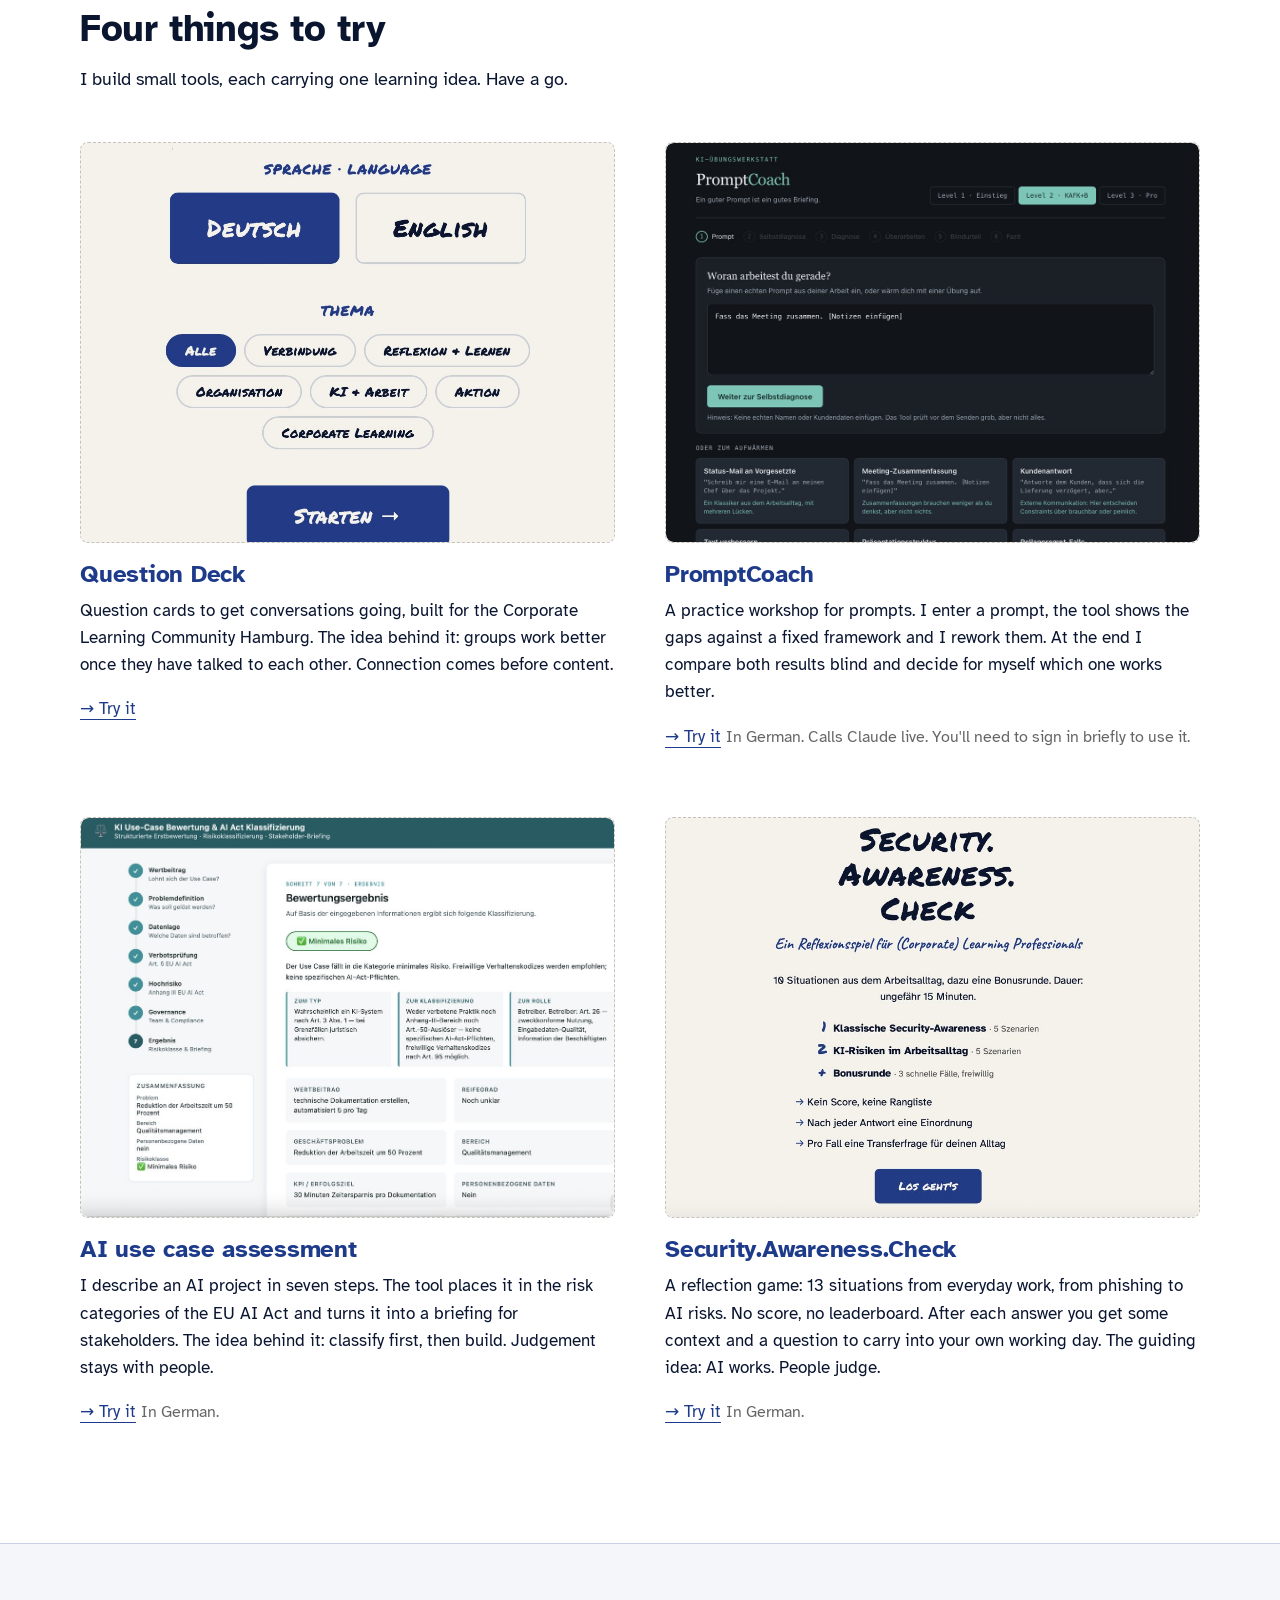
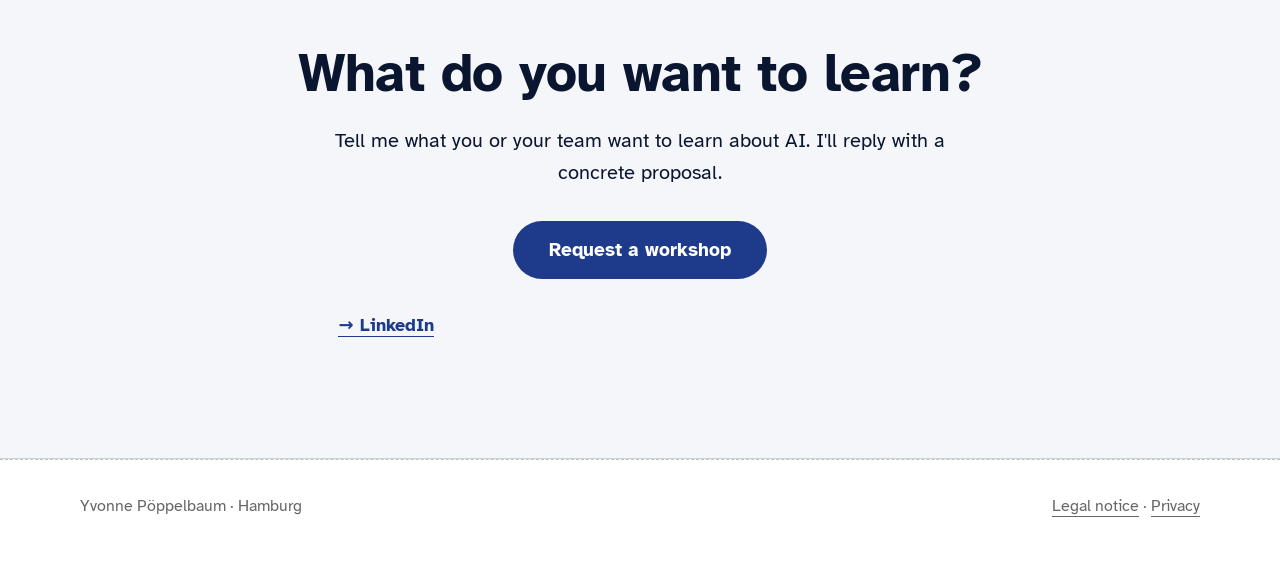
==== commit 3484a167: "Website-Stand 2026-11-21" ====
--- a/en/index.html
+++ b/en/index.html
@@ -4,14 +4,14 @@
   <meta charset="utf-8">
   <meta name="viewport" content="width=device-width, initial-scale=1">
   <title>Yvonne Pöppelbaum – Learning Design for AI Adoption</title>
-  <meta name="description" content="I show teams in companies, educational institutions and newsrooms how to build AI into their work without losing accuracy or control over their sources. AI literacy workshops and research training. Hamburg, remote and on site.">
+  <meta name="description" content="Journalism-grounded teaching for AI-assisted research and AI literacy. I show teams in companies, educational institutions and newsrooms how to build AI into their work without losing accuracy or control over their sources. AI literacy workshops and research training. Hamburg, remote and on site.">
   <link rel="canonical" href="https://poeppelbaum.eu/en/">
   <link rel="alternate" hreflang="de" href="https://poeppelbaum.eu/">
   <link rel="alternate" hreflang="en" href="https://poeppelbaum.eu/en/">
   <link rel="alternate" hreflang="x-default" href="https://poeppelbaum.eu/">
   <link rel="icon" href="../img/favicon.ico">
   <meta property="og:title" content="Yvonne Pöppelbaum – Learning Design for AI Adoption">
-  <meta property="og:description" content="I show teams in companies, educational institutions and newsrooms how to build AI into their work without losing accuracy or control over their sources. AI literacy workshops and research training. Hamburg, remote and on site.">
+  <meta property="og:description" content="Journalism-grounded teaching for AI-assisted research and AI literacy. I show teams in companies, educational institutions and newsrooms how to build AI into their work without losing accuracy or control over their sources. AI literacy workshops and research training. Hamburg, remote and on site.">
   <meta property="og:url" content="https://poeppelbaum.eu/en/">
   <meta property="og:type" content="website">
   <meta property="og:locale" content="en_GB">
@@ -22,18 +22,115 @@
   <meta property="og:image:alt" content="Yvonne Pöppelbaum: Your team has AI access. Now what? Journalism-grounded teaching for AI-assisted research and AI literacy">
   <meta name="twitter:card" content="summary_large_image">
   <link rel="stylesheet" href="../style.css">
+  <script type="application/ld+json">
+{
+  "@context": "https://schema.org",
+  "@graph": [
+    {
+      "@type": "Person",
+      "@id": "https://poeppelbaum.eu/#person",
+      "name": "Yvonne Pöppelbaum",
+      "url": "https://poeppelbaum.eu/en/",
+      "jobTitle": "Learning architect, journalist and facilitator",
+      "description": "Journalism-grounded teaching for AI-assisted research and AI literacy",
+      "address": {
+        "@type": "PostalAddress",
+        "addressLocality": "Hamburg",
+        "addressCountry": "DE"
+      },
+      "sameAs": [
+        "https://www.linkedin.com/in/yvonnepoeppelbaum"
+      ],
+      "knowsAbout": [
+        "AI literacy",
+        "AI-assisted research",
+        "Verification",
+        "Learning design",
+        "Facilitation",
+        "Security awareness",
+        "EU AI Act, Art. 4"
+      ],
+      "hasCredential": {
+        "@type": "EducationalOccupationalCredential",
+        "name": "DEKRA Agile KI-Manager*in",
+        "recognizedBy": {
+          "@type": "Organization",
+          "name": "DEKRA"
+        }
+      }
+    },
+    {
+      "@type": "ProfessionalService",
+      "@id": "https://poeppelbaum.eu/#service",
+      "name": "Yvonne Pöppelbaum – Learning Design for AI Adoption",
+      "url": "https://poeppelbaum.eu/en/",
+      "description": "Journalism-grounded teaching for AI-assisted research and AI literacy",
+      "founder": {
+        "@id": "https://poeppelbaum.eu/#person"
+      },
+      "areaServed": [
+        "DE",
+        "AT",
+        "CH"
+      ],
+      "availableLanguage": [
+        "de",
+        "en"
+      ],
+      "hasOfferCatalog": {
+        "@type": "OfferCatalog",
+        "name": "Workshop formats",
+        "itemListElement": [
+          {
+            "@type": "Offer",
+            "itemOffered": {
+              "@type": "Service",
+              "name": "Verification workshop: from briefing to checking routine",
+              "description": "2 × 90 minutes online or half a day on site: brief AI so that sources come with the answer, check AI-generated texts and set up a checking routine."
+            }
+          },
+          {
+            "@type": "Offer",
+            "itemOffered": {
+              "@type": "Service",
+              "name": "Frontier lab: where does AI really help your team?",
+              "description": "Half a day: the team tests its own tasks and maps where AI saves time and where it does not (jagged frontier after Ethan Mollick)."
+            }
+          },
+          {
+            "@type": "Offer",
+            "itemOffered": {
+              "@type": "Service",
+              "name": "Team retreat: what do we keep?",
+              "description": "Half or full day: the team decides what to use AI for and what deliberately not, and records it in a team charter."
+            }
+          },
+          {
+            "@type": "Offer",
+            "itemOffered": {
+              "@type": "Service",
+              "name": "Phishing detectives",
+              "description": "Workshop, 90 minutes: build scam messages yourself and learn to spot them, for teams of up to 20, also as a family edition."
+            }
+          }
+        ]
+      }
+    }
+  ]
+}
+  </script>
 </head>
 <body>
   <a class="skip-link" href="#main">Skip to content</a>
 
   <header class="site-header">
     <div class="container">
-      <a class="site-name" href="#top">Yvonne Pöppelbaum</a>
+      <div class="brand"><a class="site-name" href="#top">Yvonne Pöppelbaum</a><span class="site-tagline">Learning Design for AI Adoption</span></div>
       <div class="header-right">
         <nav class="site-nav" aria-label="Main navigation">
           <a href="#angebot">Services</a>
+          <a href="#person">About me</a>
           <a href="#arbeitsproben">Work samples</a>
-          <a href="#person">About me</a>
           <a href="#kontakt">Contact</a>
         </nav>
         <nav class="lang-switch" aria-label="Language"><a href="../index.html" lang="de" hreflang="de" aria-label="Deutsch">DE</a><span class="sep" aria-hidden="true">|</span><span aria-current="true">EN</span></nav>
@@ -49,73 +146,19 @@
     <section class="hero" id="top">
       <div class="container">
         <h1>Your team has AI access. <span class="u-hand">Now&nbsp;what?</span></h1>
-        <p class="intro">Your team uses AI. Who checks the sources? Who judges the results? I show teams in companies, educational institutions and newsrooms how to build AI into their work without blindly trusting the output. My craft comes from journalism: checking sources.</p>
-        <div class="ident">
-          <p class="name">Yvonne Pöppelbaum</p>
-          <p class="tagline">Journalism-grounded teaching for AI-assisted research and AI literacy</p>
-        </div>
-        <div class="cta-row">
-          <a class="btn" href="#kontakt">Get in touch</a>
-          <svg class="hand-arrow" width="64" height="40" viewBox="0 0 64 40" fill="none" aria-hidden="true">
-            <path d="M60 8 C48 26, 30 34, 6 30" stroke="#1e3a8a" stroke-width="2.5" stroke-linecap="round" fill="none"/>
-            <path d="M14 22 L6 30 L17 33" stroke="#1e3a8a" stroke-width="2.5" stroke-linecap="round" stroke-linejoin="round" fill="none"/>
-          </svg>
-        </div>
+        <p class="intro">Who checks the sources? Who judges the results? I show teams in companies, educational institutions and newsrooms how to build AI into their work without blindly trusting the output. My craft comes from journalism: asking follow-up questions, checking sources, describing precisely.</p>
+        <p class="intro">If you want to use AI, you have to steer it with care. That's why my work starts before the tools: with the tasks and processes your team actually has. Old-school: human first. I show what AI does well. And just as clearly where it gets things wrong. Using AI as a tool is something you can learn. <strong>And judgement always stays with people.</strong></p>
+        <p class="hero-cta"><a class="btn" href="#formate">See the formats</a></p>
+        <aside class="lab-box" aria-label="Hands-on lab">
+          <p class="lab-kicker">Try it yourself</p>
+          <p class="lab-title">Understanding AI: the hands-on lab</p>
+          <p>Nine stations show how language models work and where they go wrong. Free, no account needed. In German.</p>
+          <p class="lab-link"><a href="../labor/" hreflang="de">→ Enter the lab</a></p>
+        </aside>
       </div>
     </section>
 
-    <!-- 2 · Haltung -->
-    <section class="section section--alt" id="haltung">
-      <div class="container">
-        <h2>AI is not an oracle. AI is a tool.</h2>
-        <p>If you want to use it, you have to steer it with care. That's why my work starts before the tools: with the tasks your team actually has. What AI can do belongs in the training. So does what it can't. <strong>Judgement stays with people.</strong></p>
-      </div>
-    </section>
-
-    <!-- 3 · Angebot -->
-    <section class="section" id="angebot">
-      <div class="container">
-        <h2>Four ways I work with teams</h2>
-
-        <div class="step">
-          <div class="step__num" aria-hidden="true">01</div>
-          <div>
-            <h3>AI literacy workshops</h3>
-            <p>The EU AI Act requires companies and organisations that use AI to promote AI literacy among their staff (Art. 4). I build the workshops around your team's actual tasks: what AI can do, where it fails, how to check its results and what data protection and regulation require. In German or English, on site or online.</p>
-          </div>
-        </div>
-
-        <div class="step">
-          <div class="step__num" aria-hidden="true">02</div>
-          <div>
-            <h3>Research and verification training</h3>
-            <p>Half a day to several days: newsrooms, research teams and educational institutions work on their own research tasks and learn how to check sources, spot hallucinations and document evidence properly.</p>
-          </div>
-        </div>
-
-        <div class="step">
-          <div class="step__num" aria-hidden="true">03</div>
-          <div>
-            <h3>Designing learning programmes</h3>
-            <p>Blended learning programmes running over several months: webinars, assignments between sessions, live sessions. I build the arc from needs analysis to evaluation.</p>
-          </div>
-        </div>
-
-        <div class="step">
-          <div class="step__num" aria-hidden="true">04</div>
-          <div>
-            <h3>Facilitation and moderation</h3>
-            <p>Workshops, webinars, community formats. I shape the space so that groups with different levels of prior knowledge get down to work.</p>
-          </div>
-        </div>
-
-        <p class="bridge">My reference points come from newsrooms: <strong>pressure to get the facts right, deadline pressure, healthy scepticism about AI.</strong> That's exactly where my teaching starts.</p>
-
-        <blockquote class="ref">“Before, our team only used AI as a better search engine. Now we know how to use it in a structured way: check first, then let it work, then review. You can clearly tell there is a solid method and journalistic accuracy behind it. Since then, we have been working together noticeably more systematically as a team. We will definitely come back to Yvonne as soon as we're ready for the next step. Highly recommended.”<footer>University of Tübingen, team<br>Institute of Media Studies<br><em>Translated from German</em></footer></blockquote>
-      </div>
-    </section>
-
-    <!-- 4 · Arbeitsweise -->
+    <!-- 2 · Arbeitsweise -->
     <section class="section section--alt" id="arbeitsweise">
       <div class="container">
         <h2>Order makes the difference</h2>
@@ -140,50 +183,183 @@
         </div>
         <p class="judge-note">Between the steps, a person makes the call.</p>
 
-        <p>Let AI produce straight away and you get plausible text full of gaps. That's why I work in four steps: analyse first, then check and decide, then produce, then test against criteria. This sequence is part of every training I run. And of this website: <strong>it was made exactly this way.</strong></p>
+        <p>Let AI produce straight away and you get plausible text full of gaps. That's why I work in four steps: analyse first, then check and decide, then produce, then test against criteria. This sequence is part of every training I run.</p>
+
+        <blockquote class="ref">“Before, our team only used AI as a better search engine. Now we know how to use it in a structured way: check first, then let it work, then review. You can clearly tell there is a solid method and journalistic accuracy behind it. Since then, we have been working together noticeably more systematically as a team. We will definitely come back to Yvonne as soon as we're ready for the next step. Highly recommended.”<footer>University of Tübingen, team<br>Institute of Media Studies<br><em>Translated from German</em></footer></blockquote>
       </div>
     </section>
 
-    <!-- 5 · Arbeitsproben -->
-    <section class="section" id="arbeitsproben">
+    <!-- 3 · Angebot -->
+    <section class="section" id="angebot">
       <div class="container">
-        <h2>Four things to try</h2>
-        <p>I build small tools, each carrying one learning idea. Have a go.</p>
-
-        <div class="work-grid">
-          <article class="work-card">
-            <div class="shot"><img src="../img/question-deck.jpg" alt="Start screen of Question Deck: language choice Deutsch/English, below it topic filters such as Verbindung, Reflexion &amp; Lernen, KI &amp; Arbeit and Corporate Learning, the start button at the bottom" width="1062" height="1280" loading="lazy"></div>
-            <h3>Question Deck</h3>
-            <p>Question cards to get conversations going, built for the Corporate Learning Community Hamburg. The idea behind it: groups work better once they have talked to each other. Connection comes before content.</p>
-            <p><a href="https://poeppi.github.io/clc-question-deck/" target="_blank" rel="noopener">→ Try it</a></p>
-          </article>
-
-          <article class="work-card">
-            <div class="shot"><img src="../img/promptcoach.jpg" alt="Start screen of PromptCoach: an input field for a prompt, below it six warm-up practice prompts, at the top the six steps prompt, self-diagnosis, diagnosis, revision, blind judgement, conclusion" width="1200" height="1043" loading="lazy"></div>
-            <h3>PromptCoach</h3>
-            <p>A practice workshop for prompts. I enter a prompt, the tool shows the gaps against a fixed framework and I rework them. At the end I compare both results blind and decide for myself which one works better.</p>
-            <p><a href="https://claude.ai/public/artifacts/858def9d-9fda-4240-a055-7a0ab636edca" target="_blank" rel="noopener">→ Try it</a> <span class="open-note">In German. Calls Claude live. You'll need to sign in briefly to use it.</span></p>
-          </article>
-
-          <article class="work-card">
-            <div class="shot"><img src="../img/usecase-bewertung.jpg" alt="Results view of the AI use case assessment: on the left seven completed steps from value contribution to result, on the right the risk category ‘minimal risk’ with notes on system type, classification and deployer role" width="1200" height="839" loading="lazy"></div>
-            <h3>AI use case assessment</h3>
-            <p>I describe an AI project in seven steps. The tool places it in the risk categories of the EU AI Act and turns it into a briefing for stakeholders. The idea behind it: classify first, then build. Judgement stays with people.</p>
-            <p><a href="https://poeppi.github.io/ki-usecase-bewertung/" target="_blank" rel="noopener">→ Try it</a> <span class="open-note">In German.</span></p>
-          </article>
-
-          <article class="work-card">
-            <div class="shot"><img src="../img/security-check.jpg" alt="Start screen of the Security.Awareness.Check: a reflection game with two modules, classic security awareness and AI risks at work, five scenarios each, plus a bonus round, the ‘Let’s go’ button at the bottom" width="1200" height="721" loading="lazy"></div>
-            <h3>Security.Awareness.Check</h3>
-            <p>A reflection game: 13 situations from everyday work, from phishing to AI risks. No score, no leaderboard. After each answer you get some context and a question to carry into your own working day. The guiding idea: AI works. People judge.</p>
-            <p><a href="https://poeppi.github.io/Security-Awareness-Check/" target="_blank" rel="noopener">→ Try it</a> <span class="open-note">In German.</span></p>
-          </article>
-
-        </div>
+        <h2>Four ways I work with teams</h2>
+
+        <div class="step">
+          <div class="step__num" aria-hidden="true">01</div>
+          <div>
+            <h3>AI literacy workshops</h3>
+            <p>The EU AI Act requires companies and organisations that use AI to promote AI literacy among their staff (Art. 4). I build the workshops around your team's actual tasks: what AI can do, where it fails, how to check its results and what data protection and regulation require. In German or English, on site or online.</p>
+          </div>
+        </div>
+
+        <div class="step">
+          <div class="step__num" aria-hidden="true">02</div>
+          <div>
+            <h3>Research and verification training</h3>
+            <p>Half a day to several days: newsrooms, research teams and educational institutions work on their own research tasks and learn how to check sources, spot hallucinations and document evidence properly.</p>
+          </div>
+        </div>
+
+        <div class="step">
+          <div class="step__num" aria-hidden="true">03</div>
+          <div>
+            <h3>Designing learning programmes</h3>
+            <p>Blended learning programmes running over several months: webinars, assignments between sessions, live sessions. I build the arc from needs analysis to evaluation.</p>
+          </div>
+        </div>
+
+        <div class="step">
+          <div class="step__num" aria-hidden="true">04</div>
+          <div>
+            <h3>Facilitation and moderation</h3>
+            <p>Workshops, webinars, community formats. I shape the space so that groups with different levels of prior knowledge get down to work.</p>
+          </div>
+        </div>
+
+        <p class="bridge">My reference points come from newsrooms: <strong>pressure to get the facts right, deadline pressure, healthy scepticism about AI.</strong> That's exactly where my teaching starts.</p>
+
+        <!-- Formats (since 18 Nov 2026) -->
+        <h2 class="formats-title" id="formate">Formats you can book directly</h2>
+        <p>Four workshops as examples. I work with Kaospilot learning arches, Liberating Structures and Connection before Content. We start by clarifying the brief and looking at what fits exactly. One of these examples or something else. Tailored to your needs and goals.</p>
+
+        <div class="format-grid">
+          <article class="format-card">
+            <p class="format-meta">2 × 90 minutes online or half a day on site</p>
+            <h3>Verification workshop: from briefing to checking routine</h3>
+            <p>Your team learns to brief AI so that sources come with the answer. Then it races to check AI-generated texts, finds the claims without a source and writes its own checking routine.</p>
+            <p class="format-for"><strong>Good for</strong> research institutes, foundations, press and communications teams.</p>
+            <details class="teaser" data-teaser="marks">
+              <summary>→ Try it: what would you check?</summary>
+              <p class="teaser-hint">A made-up AI briefing on research about working from home. Tap the passages you would check before passing it on. Then reveal.</p>
+              <p class="t-text">
+                <button type="button" class="t-mark" aria-pressed="false" data-fb="A figure without a source: which meta-study, which year, which sample?">According to a large meta-study, productivity rises by 17 percent when people work from home.</button>
+                Many companies have drawn conclusions from this.
+                <button type="button" class="t-mark" aria-pressed="false" data-fb="A quote without a person or source: “a well-known labour researcher” cannot be checked.">A well-known labour researcher puts it this way: “Demanding presence measures attendance, not performance.”</button>
+                <button type="button" class="t-mark" aria-pressed="false" data-fb="A study title with an institution: sounds specific, but it has to exist. Look for the original first.">The study “Remote Work and Output 2024” by the Northern Institute for Labour Research confirms this.</button>
+                <button type="button" class="t-mark" aria-pressed="false" data-fb="A sweeping verdict: “broadly agrees” is a claim about an entire field of research.">Overall, research today broadly agrees.</button>
+              </p>
+              <button type="button" class="t-solve">Reveal</button>
+              <p class="t-result" aria-live="polite" data-template="You marked {n} of 4 passages. All four need checking, and none gives a source:"></p>
+              <button type="button" class="t-reset">Reset</button>
+            </details>
+          </article>
+
+          <article class="format-card">
+            <p class="format-meta">Half a day · for teams of up to 16</p>
+            <h3>Frontier lab: where does AI really help your team?</h3>
+            <p>AI shines at some tasks and fails at seemingly simple ones. Ethan Mollick calls this the jagged frontier. Your team tests its own tasks and maps where AI saves time and where it costs time.</p>
+            <p class="format-for"><strong>Good for</strong> teams in newsrooms, communications, research and public administration. Optionally with a quarterly frontier check.</p>
+            <details class="teaser" data-teaser="judge">
+              <summary>→ Try it: where is the frontier?</summary>
+              <p class="teaser-hint">Five tasks. Guess whether AI chatbots today mostly handle them well or are often unreliable. As of late 2026, the frontier keeps moving.</p>
+              <div class="t-q">
+                <p class="t-q-text">Solve a problem from the Mathematical Olympiad</p>
+                <button type="button" class="t-opt" data-ok="1" aria-pressed="false" data-fb="Mostly well: according to Mollick, AI systems have won gold at the Mathematical Olympiad.">mostly well</button>
+                <button type="button" class="t-opt" data-ok="0" aria-pressed="false" data-fb="Mostly well: according to Mollick, AI systems have won gold at the Mathematical Olympiad.">often unreliable</button>
+                <p class="t-fb" aria-live="polite"></p>
+              </div>
+              <div class="t-q">
+                <p class="t-q-text">Count objects in a photo</p>
+                <button type="button" class="t-opt" data-ok="0" aria-pressed="false" data-fb="Often unreliable: Mollick uses exactly this as an example of the jagged frontier.">mostly well</button>
+                <button type="button" class="t-opt" data-ok="1" aria-pressed="false" data-fb="Often unreliable: Mollick uses exactly this as an example of the jagged frontier.">often unreliable</button>
+                <p class="t-fb" aria-live="polite"></p>
+              </div>
+              <div class="t-q">
+                <p class="t-q-text">Come up with fifty ideas for an event title</p>
+                <button type="button" class="t-opt" data-ok="1" aria-pressed="false" data-fb="Mostly well: volume is a strength. Choosing stays your job.">mostly well</button>
+                <button type="button" class="t-opt" data-ok="0" aria-pressed="false" data-fb="Mostly well: volume is a strength. Choosing stays your job.">often unreliable</button>
+                <p class="t-fb" aria-live="polite"></p>
+              </div>
+              <div class="t-q">
+                <p class="t-q-text">Give a source including the page number</p>
+                <button type="button" class="t-opt" data-ok="0" aria-pressed="false" data-fb="Often unreliable: without a search function, chatbots invent references that sound real.">mostly well</button>
+                <button type="button" class="t-opt" data-ok="1" aria-pressed="false" data-fb="Often unreliable: without a search function, chatbots invent references that sound real.">often unreliable</button>
+                <p class="t-fb" aria-live="polite"></p>
+              </div>
+              <div class="t-q">
+                <p class="t-q-text">Keep a long business conversation consistent over many turns</p>
+                <button type="button" class="t-opt" data-ok="0" aria-pressed="false" data-fb="Often unreliable: according to Mollick, AI systems break down in conversations like these.">mostly well</button>
+                <button type="button" class="t-opt" data-ok="1" aria-pressed="false" data-fb="Often unreliable: according to Mollick, AI systems break down in conversations like these.">often unreliable</button>
+                <p class="t-fb" aria-live="polite"></p>
+              </div>
+              <p class="t-result" aria-live="polite" data-template="{n} of 5 guessed right. The frontier is jagged: AI shines at hard tasks and stumbles over easy ones. Where it runs for your team is what you test in the workshop, with your own tasks."></p>
+              <button type="button" class="t-reset">Start over</button>
+            </details>
+          </article>
+
+          <article class="format-card">
+            <p class="format-meta">Half or full day · to start the year</p>
+            <h3>Team retreat: what do we keep?</h3>
+            <p>Your team decides deliberately what to use AI for and what not. The basis is Ethan Mollick's reasons for holding back: wanting to learn, keeping skills, effort as the message. The result is a team charter.</p>
+            <p class="format-for"><strong>Good for</strong> teams and leaders who want to settle how they work with AI at the start of the year.</p>
+            <details class="teaser" data-teaser="judge" data-template-only="1">
+              <summary>→ Try it: AI or do it yourself?</summary>
+              <p class="teaser-hint">Four tasks. Decide whether you would use AI. There is no right or wrong, only good reasons.</p>
+              <div class="t-q">
+                <p class="t-q-text">A thank-you letter to a long-standing colleague</p>
+                <button type="button" class="t-opt" aria-pressed="false" data-fb="Here the effort itself is the message. Mollick advises pausing before automating gestures of care.">use AI</button>
+                <button type="button" class="t-opt" aria-pressed="false" data-fb="Here the effort itself is the message. Mollick advises pausing before automating gestures of care.">do it myself</button>
+                <p class="t-fb" aria-live="polite"></p>
+              </div>
+              <div class="t-q">
+                <p class="t-q-text">Minutes from a meeting transcript</p>
+                <button type="button" class="t-opt" aria-pressed="false" data-fb="Routine work nobody misses: fine to hand over, as long as someone checks the result.">use AI</button>
+                <button type="button" class="t-opt" aria-pressed="false" data-fb="Routine work nobody misses: fine to hand over, as long as someone checks the result.">do it myself</button>
+                <p class="t-fb" aria-live="polite"></p>
+              </div>
+              <div class="t-q">
+                <p class="t-q-text">A new colleague learns the subject area</p>
+                <button type="button" class="t-opt" aria-pressed="false" data-fb="Learning needs effort. Better: AI as a tutor that explains and asks back instead of handing over answers.">use AI</button>
+                <button type="button" class="t-opt" aria-pressed="false" data-fb="Learning needs effort. Better: AI as a tutor that explains and asks back instead of handing over answers.">do it myself</button>
+                <p class="t-fb" aria-live="polite"></p>
+              </div>
+              <div class="t-q">
+                <p class="t-q-text">A first outline for a funding application</p>
+                <button type="button" class="t-opt" aria-pressed="false" data-fb="A good starting point: AI delivers raw material, the team makes the call.">use AI</button>
+                <button type="button" class="t-opt" aria-pressed="false" data-fb="A good starting point: AI delivers raw material, the team makes the call.">do it myself</button>
+                <p class="t-fb" aria-live="polite"></p>
+              </div>
+              <p class="t-result" aria-live="polite" data-template="In the retreat, your team sets limits like these together and writes them into a charter."></p>
+              <button type="button" class="t-reset">Start over</button>
+            </details>
+          </article>
+
+          <article class="format-card">
+            <p class="format-meta">90 minutes · Christmas special in December</p>
+            <h3>Phishing detectives: build the nastiest email, then hunt it</h3>
+            <p>AI writes scam messages in seconds today. Your team turns the tables: it builds the meanest Christmas email itself and learns to spot every one of them.</p>
+            <p class="format-for"><strong>Good for</strong> teams of up to 20, also as a family edition with children aged 10 and up.</p>
+            <details class="teaser" data-teaser="hunt" data-done="All five found. And now the rule for afterwards: Stop. Second channel. Report.">
+              <summary>→ Try it: find the five traps</summary>
+              <p class="teaser-hint">A made-up Christmas email. Tap the suspicious passages.</p>
+              <div class="t-mail">
+                <p>From: <button type="button" class="t-mark" aria-pressed="false" data-fb="Who is really writing? The name sounds official, the address belongs to no real delivery company.">Parcel Service Customer Care &lt;info@parcel-delivery24.example&gt;</button></p>
+                <p><button type="button" class="t-mark" aria-pressed="false" data-fb="Does the message know you? “Dear customer” instead of your name.">Dear customer,</button></p>
+                <p>Your parcel with Christmas presents is waiting in our warehouse. <button type="button" class="t-mark" aria-pressed="false" data-fb="Why the rush? A twelve-hour deadline is meant to stop you thinking.">If you do not respond within 12 hours, it will be returned to the sender.</button></p>
+                <p><button type="button" class="t-mark" aria-pressed="false" data-fb="What does it want from you? Credit card details for a tiny fee.">Please pay the delivery fee of €1.99 with your credit card.</button></p>
+                <p><button type="button" class="t-mark" aria-pressed="false" data-fb="Where does the link go? Read the address first, then tap.">Release delivery now: https://parcel-delivery24.example/release</button></p>
+              </div>
+              <p class="t-result" aria-live="polite" data-template="Found: {n} of 5."></p>
+              <button type="button" class="t-reset">Reset</button>
+            </details>
+          </article>
+        </div>
+
+        <p class="formats-cta"><a class="btn" href="mailto:&#105;&#110;&#102;&#111;&#64;&#112;&#111;&#101;&#112;&#112;&#101;&#108;&#98;&#97;&#117;&#109;&#46;&#101;&#117;">Request a workshop</a></p>
       </div>
     </section>
 
-    <!-- 6 · Person -->
+    <!-- 4 · Person -->
     <section class="section" id="person">
       <div class="container person">
         <figure class="portrait"><img src="../img/portrait.jpg" alt="Portrait of Yvonne Pöppelbaum: short brown hair, dark glasses, petrol-coloured polo neck jumper" width="720" height="960"><figcaption lang="de">Moin aus Hamburg</figcaption></figure>
@@ -209,6 +385,7 @@
           <div class="row"><div class="when">Coming up</div><div><div class="role"><a href="mailto:&#105;&#110;&#102;&#111;&#64;&#112;&#111;&#101;&#112;&#112;&#101;&#108;&#98;&#97;&#117;&#109;&#46;&#101;&#117;">Your workshop? Get in touch.</a></div></div></div>
           <div class="row"><div class="when">2 Dec 2026</div><div><div class="role"><a href="https://colearn.de/event/security-awareness-facilitation-mit-planspiel-in-hamburg/" target="_blank" rel="noopener">Corporate Learning Community Hamburg network meeting, Space, Hamburg</a></div><p>Security awareness facilitation with a simulation game: four special units, one hijacked account, one countdown. Plus a look behind the scenes at how the material was made with Claude. In German.</p></div></div>
           <div class="row"><div class="when">5 Nov 2026</div><div><div class="role"><a href="https://luma.com/4hdvdpq0" target="_blank" rel="noopener">Resonance Monthly Meet-up, Bureau Veritas, Hamburg</a></div><p>Talk “Take Credit for Your AI-Assisted Work”.</p><figure class="sketchnote"><img src="../img/sketchnote-resonance.jpg" alt="Sketchnote of the talk “How to take credit for your AI-assisted work”: on the left the problem (an experiment with identical CVs, competence penalty, usage gap), in the middle the double bind, on the right five sentences to say instead of “AI helped me”, at the bottom the closing line “Sovereignty is not a feeling you wait for. It’s a speech act.”" width="1400" height="852" loading="lazy"><figcaption>Sketchnote: <a href="https://www.linkedin.com/in/claudia-berg-missing-media-solutions/" target="_blank" rel="noopener">Claudia Berg</a></figcaption></figure></div></div>
+          <div class="row"><div class="when">14/15 Oct 2026</div><div><div class="role">Code Week Hamburg, Tüftelhafen</div><p>Workshops for students and teachers: <span lang="de">„Sicher im Alltag mit KI – Kompaktkurs für Lehrkräfte“</span> (“Safe everyday use of AI: a compact course for teachers”), <span lang="de">„Der Anruf: Cyberangriff als Planspiel“</span> (“The call: a cyberattack simulation game”) and <span lang="de">„Phishing-Detektive“</span> (“Phishing detectives”), also a simulation game. In German.</p><p><img src="../img/badge-codeweek-2026.png" alt="Code Week Germany 2026 participation badge" width="120" height="120" loading="lazy"></p></div></div>
           <div class="row"><div class="when">7 Oct 2026</div><div><div class="role">AI Unconference Berghs Stockholm in Berlin</div></div></div>
           <div class="row"><div class="when">1 Oct 2026</div><div><div class="role">Female AI Barcamp, Hamburg Media School</div><p>Session <span lang="de">„Sag nicht ‚Die KI hat das gemacht‘“</span> (“Don't say ‘the AI did it’”) with Susanne Molter and Nicola Peschke: how do we phrase things so that our expertise shows? In German.</p><figure class="sketchnote"><img src="../img/sketchnote-barcamp.jpg" alt="Sketchnote of the session “Don't say ‘the AI did it’” at the first Female AI Barcamp at Hamburg Media School: on the left, sentences for naming your own use of AI, such as “I define topics and structure, the AI suggests content”; in the middle, a woman and a robot at a laptop with the question “Who decides over whom?”; on the right, clouds about the future in 2036 with the questions “Desirable?”, “Which assumptions about women, AI and work lie behind our images of the future?” and “What can we do today?”" width="1400" height="990" loading="lazy"><figcaption>Sketchnote: <a href="https://sketchnotes-hamburg.de/graphic-recording-sketchnotes-visuelle-protokolle-2/" target="_blank" rel="noopener">Ania Groß</a></figcaption></figure></div></div>
           <div class="row"><div class="when">12/13 Sep 2026</div><div><div class="role">AI.Women Hackathon, Kühne Logistics University Hamburg</div><p>Mentor at the largest AI hackathon for women in Germany (according to AI.Women), with 300 participants (GitHub, Claude Code, prompting, product development)</p></div></div>
@@ -233,12 +410,51 @@
       </div>
     </section>
 
-    <!-- 7 · Kontakt -->
+    <!-- 5 · Arbeitsproben -->
+    <section class="section" id="arbeitsproben">
+      <div class="container">
+        <h2>Four things to try</h2>
+        <p>I build small tools, each carrying one learning idea. Have a go.</p>
+
+        <div class="work-grid">
+          <article class="work-card">
+            <div class="shot"><img src="../img/question-deck.jpg" alt="Start screen of Question Deck: language choice Deutsch/English, below it topic filters such as Verbindung, Reflexion &amp; Lernen, KI &amp; Arbeit and Corporate Learning, the start button at the bottom" width="1062" height="1280" loading="lazy"></div>
+            <h3>Question Deck</h3>
+            <p>Question cards to get conversations going, built for the Corporate Learning Community Hamburg. The idea behind it: groups work better once they have talked to each other. Connection comes before content.</p>
+            <p><a href="https://poeppi.github.io/clc-question-deck/" target="_blank" rel="noopener">→ Try it</a></p>
+          </article>
+
+          <article class="work-card">
+            <div class="shot"><img src="../img/promptcoach.jpg" alt="Start screen of PromptCoach: an input field for a prompt, below it six warm-up practice prompts, at the top the six steps prompt, self-diagnosis, diagnosis, revision, blind judgement, conclusion" width="1200" height="1043" loading="lazy"></div>
+            <h3>PromptCoach</h3>
+            <p>A practice workshop for prompts. I enter a prompt, the tool shows the gaps against a fixed framework and I rework them. At the end I compare both results blind and decide for myself which one works better.</p>
+            <p><a href="https://claude.ai/public/artifacts/858def9d-9fda-4240-a055-7a0ab636edca" target="_blank" rel="noopener">→ Try it</a> <span class="open-note">In German. Calls Claude live. You'll need to sign in briefly to use it.</span></p>
+          </article>
+
+          <article class="work-card">
+            <div class="shot"><img src="../img/usecase-bewertung.jpg" alt="Results view of the AI use case assessment: on the left seven completed steps from value contribution to result, on the right the risk category ‘minimal risk’ with notes on system type, classification and deployer role" width="1200" height="839" loading="lazy"></div>
+            <h3>AI use case assessment</h3>
+            <p>I describe an AI project in seven steps. The tool places it in the risk categories of the EU AI Act and turns it into a briefing for stakeholders. The idea behind it: classify first, then build. Judgement stays with people.</p>
+            <p><a href="https://poeppi.github.io/ki-usecase-bewertung/" target="_blank" rel="noopener">→ Try it</a> <span class="open-note">In German.</span></p>
+          </article>
+
+          <article class="work-card">
+            <div class="shot"><img src="../img/security-check.jpg" alt="Start screen of the Security.Awareness.Check: a reflection game with two modules, classic security awareness and AI risks at work, five scenarios each, plus a bonus round, the ‘Let’s go’ button at the bottom" width="1200" height="721" loading="lazy"></div>
+            <h3>Security.Awareness.Check</h3>
+            <p>A reflection game: 13 situations from everyday work, from phishing to AI risks. No score, no leaderboard. After each answer you get some context and a question to carry into your own working day. The guiding idea: AI works. People judge.</p>
+            <p><a href="https://poeppi.github.io/Security-Awareness-Check/" target="_blank" rel="noopener">→ Try it</a> <span class="open-note">In German.</span></p>
+          </article>
+
+        </div>
+      </div>
+    </section>
+
+    <!-- 6 · Kontakt -->
     <section class="section section--alt contact" id="kontakt">
       <div class="container">
-        <h2>Let's talk about your team</h2>
-        <p class="sub">Tell me what your team is working on right now. I'll reply with a concrete proposal.</p>
-        <a class="btn" href="mailto:&#105;&#110;&#102;&#111;&#64;&#112;&#111;&#101;&#112;&#112;&#101;&#108;&#98;&#97;&#117;&#109;&#46;&#101;&#117;">&#105;&#110;&#102;&#111;&#64;&#112;&#111;&#101;&#112;&#112;&#101;&#108;&#98;&#97;&#117;&#109;&#46;&#101;&#117;</a>
+        <h2>What do you want to learn?</h2>
+        <p class="sub">Tell me what you or your team want to learn about AI. I'll reply with a concrete proposal.</p>
+        <a class="btn" href="mailto:&#105;&#110;&#102;&#111;&#64;&#112;&#111;&#101;&#112;&#112;&#101;&#108;&#98;&#97;&#117;&#109;&#46;&#101;&#117;">Request a workshop</a>
         <p class="channels">
           <a href="https://www.linkedin.com/in/yvonnepoeppelbaum" rel="me noopener" target="_blank">→ LinkedIn</a>
         </p>
@@ -258,5 +474,78 @@
       </span>
     </div>
   </footer>
+  <script>
+  /* Teaser der Workshop-Formate. Texte stehen im HTML (data-…), das Skript ist für DE und EN gleich. Speichert nichts. */
+  (function () {
+    function q(el, s) { return Array.prototype.slice.call(el.querySelectorAll(s)); }
+    function fill(el, n) { return el.getAttribute('data-template').replace('{n}', n); }
+    q(document, '.teaser').forEach(function (t) {
+      var type = t.getAttribute('data-teaser'), res = t.querySelector('.t-result');
+      function show(text, list) {
+        res.textContent = text;
+        if (list) { var ul = document.createElement('ul'); ul.className = 'arrow-list';
+          list.forEach(function (s) { var li = document.createElement('li'); li.textContent = s; ul.appendChild(li); });
+          res.appendChild(ul); }
+      }
+      if (type === 'choice') {
+        q(t, '.t-q').forEach(function (g) {
+          q(g, '.t-opt').forEach(function (b) {
+            b.addEventListener('click', function () {
+              q(g, '.t-opt').forEach(function (x) { x.setAttribute('aria-pressed', 'false'); });
+              b.setAttribute('aria-pressed', 'true');
+              var picked = q(t, '.t-opt[aria-pressed="true"]');
+              if (picked.length === q(t, '.t-q').length)
+                show(fill(res, picked.filter(function (x) { return x.getAttribute('data-ok') === '1'; }).length));
+            });
+          });
+        });
+      }
+      if (type === 'judge') {
+        q(t, '.t-q').forEach(function (g) {
+          q(g, '.t-opt').forEach(function (b) {
+            b.addEventListener('click', function () {
+              q(g, '.t-opt').forEach(function (x) { x.setAttribute('aria-pressed', 'false'); });
+              b.setAttribute('aria-pressed', 'true');
+              g.querySelector('.t-fb').textContent = b.getAttribute('data-fb');
+              var picked = q(t, '.t-opt[aria-pressed="true"]');
+              if (picked.length === q(t, '.t-q').length)
+                show(fill(res, picked.filter(function (x) { return x.getAttribute('data-ok') === '1'; }).length));
+            });
+          });
+        });
+      }
+      if (type === 'marks' || type === 'hunt') {
+        q(t, '.t-mark').forEach(function (m) {
+          m.addEventListener('click', function () {
+            var on = m.getAttribute('aria-pressed') === 'true';
+            m.setAttribute('aria-pressed', on ? 'false' : 'true');
+            if (type === 'hunt') {
+              var n = q(t, '.t-mark[aria-pressed="true"]').length;
+              if (n === q(t, '.t-mark').length) show(t.getAttribute('data-done'));
+              else show(fill(res, n) + (on ? '' : ' ' + m.getAttribute('data-fb')));
+            }
+          });
+        });
+      }
+      var solve = t.querySelector('.t-solve');
+      if (solve) solve.addEventListener('click', function () {
+        if (type === 'marks') {
+          show(fill(res, q(t, '.t-mark[aria-pressed="true"]').length), q(t, '.t-mark').map(function (m) { return m.getAttribute('data-fb'); }));
+        }
+        if (type === 'futures') {
+          var sets = q(t, 'fieldset'), both = 0;
+          sets.forEach(function (f) { if (q(f, 'input:checked').length === 2) both++; });
+          show(fill(res, both), sets.map(function (f) { return f.querySelector('legend').textContent + ' → ' + f.getAttribute('data-verdict'); }));
+        }
+      });
+      t.querySelector('.t-reset').addEventListener('click', function () {
+        q(t, '[aria-pressed]').forEach(function (x) { x.setAttribute('aria-pressed', 'false'); });
+        q(t, '.t-fb').forEach(function (x) { x.textContent = ''; });
+        q(t, 'input').forEach(function (x) { x.checked = false; });
+        res.textContent = '';
+      });
+    });
+  })();
+  </script>
 </body>
 </html>
--- a/style.css
+++ b/style.css
@@ -453,3 +453,92 @@
   .cv .certs tr { padding: 6px 0; border-bottom: 1px dashed #c8c2b4; }
   .cv .certs td { border: 0; padding: 0; }
 }
+
+/* ---------- Formate (seit 18.11.2026) ---------- */
+
+.formats-title { margin-top: 88px; }
+.format-grid {
+  display: grid;
+  grid-template-columns: repeat(2, minmax(0, 1fr));
+  gap: 40px;
+  margin-top: 40px;
+}
+.format-card {
+  min-width: 0;
+  border: 1.5px solid var(--rule);
+  border-radius: 8px;
+  padding: 26px 28px;
+  background: var(--paper);
+}
+.format-card h3 { color: var(--ink); margin-bottom: 0.4em; }
+.format-card p { font-size: 17px; }
+.format-meta { font-weight: 700; font-size: 15px; letter-spacing: 0.02em; color: var(--accent); margin-bottom: 0.6em; }
+.format-for { color: var(--ink); }
+.formats-cta { margin-top: 48px; }
+
+/* Teaser zum Aufklappen */
+.teaser { margin-top: 8px; border-top: 1px dashed #c8c2b4; padding-top: 14px; }
+.teaser summary { cursor: pointer; font-weight: 700; color: var(--accent); font-size: 17px; }
+.teaser summary { list-style: none; }
+.teaser summary::-webkit-details-marker { display: none; }
+.teaser[open] summary { margin-bottom: 12px; }
+.teaser-hint { color: var(--muted); font-size: 16px; }
+.t-q { margin-bottom: 16px; }
+.t-q-text { font-weight: 700; margin-bottom: 6px; }
+.t-opt, .t-mark, .t-solve, .t-reset { font-family: var(--body); font-size: 16px; cursor: pointer; }
+.t-opt {
+  display: block; width: 100%; text-align: left; line-height: 1.45;
+  background: var(--paper); color: var(--ink);
+  border: 1.5px solid var(--rule); border-radius: 8px; padding: 10px 12px; margin-bottom: 8px;
+}
+.t-opt:hover { border-color: var(--accent); }
+.t-opt[aria-pressed="true"] { border-color: var(--accent); background: var(--paper-light); }
+.t-text, .t-mail p { font-size: 16px; }
+.t-mail { border: 1.5px solid var(--rule); border-radius: 8px; padding: 12px 14px; margin-bottom: 12px; }
+.t-mark {
+  background: none; border: 0; padding: 0 2px; color: inherit; text-align: left; line-height: inherit;
+  border-bottom: 2px dotted rgba(30, 58, 138, 0.5);
+}
+.t-mark[aria-pressed="true"] { background: rgba(30, 58, 138, 0.12); border-bottom: 2px solid var(--accent); }
+.t-futures fieldset { border: 0; border-bottom: 1px solid var(--rule); margin: 0; padding: 8px 0; }
+.t-futures legend { font-size: 16px; padding: 0; margin-bottom: 4px; }
+.t-futures label { font-size: 15px; margin-right: 18px; }
+.t-solve { background: var(--ink); color: var(--paper); border: 0; border-radius: 999px; padding: 8px 18px; font-weight: 700; margin: 12px 8px 0 0; }
+.t-reset { background: var(--paper); color: var(--ink); border: 1.5px solid var(--ink); border-radius: 999px; padding: 6px 16px; margin-top: 12px; }
+.t-fb { margin: 2px 0 0; font-size: 15px; color: var(--muted); }
+.t-fb:empty { display: none; }
+.t-result { margin: 12px 0 0; font-size: 16px; }
+.t-result:empty { display: none; }
+.t-result:not(:empty) { border-left: 3px solid var(--accent); padding: 8px 12px; background: var(--paper-light); }
+.t-result .arrow-list { margin: 8px 0 0; }
+
+/* Tübingen-Zitat im Abschnitt Arbeitsweise */
+#arbeitsweise .ref { margin-top: 40px; }
+
+@media (max-width: 760px) {
+  .format-grid { grid-template-columns: minmax(0, 1fr); gap: 28px; }
+  .format-card { padding: 20px; }
+}
+
+/* ---------- Kopfzeile mit Tagline, Einstieg mit Link (seit 18.11.2026) ---------- */
+
+.brand { display: flex; flex-wrap: wrap; align-items: baseline; gap: 2px 14px; }
+.site-tagline { font-weight: 700; font-size: 16px; color: var(--accent); }
+.hero .intro + .intro { margin-top: 0; }
+.hero-cta { margin-top: 2em; }
+@media (max-width: 760px) {
+  .site-tagline { font-size: 14px; }
+}
+
+/* Mitmach-Labor: Kasten oben rechts im Einstieg (seit 19.11.2026) */
+.lab-box { margin-top: 48px; max-width: 340px; border: 1.5px solid var(--rule); border-radius: 8px; padding: 22px 24px; background: var(--paper-light); }
+.lab-box p { font-size: 17px; margin-bottom: 0.6em; }
+.lab-box .lab-kicker { font-weight: 700; font-size: 15px; letter-spacing: 0.02em; color: var(--accent); margin-bottom: 0.3em; }
+.lab-box .lab-title { font-weight: 700; font-size: 20px; color: var(--ink); line-height: 1.3; }
+.lab-box .lab-link { margin: 0.8em 0 0; }
+.lab-box .lab-link a { font-weight: 700; color: var(--accent); }
+@media (min-width: 1000px) {
+  .hero .container { display: grid; grid-template-columns: minmax(0, 1fr) 300px; column-gap: 64px; align-items: start; }
+  .hero .container > * { grid-column: 1; }
+  .hero .container > .lab-box { grid-column: 2; grid-row: 1 / span 4; margin-top: 10px; }
+}
